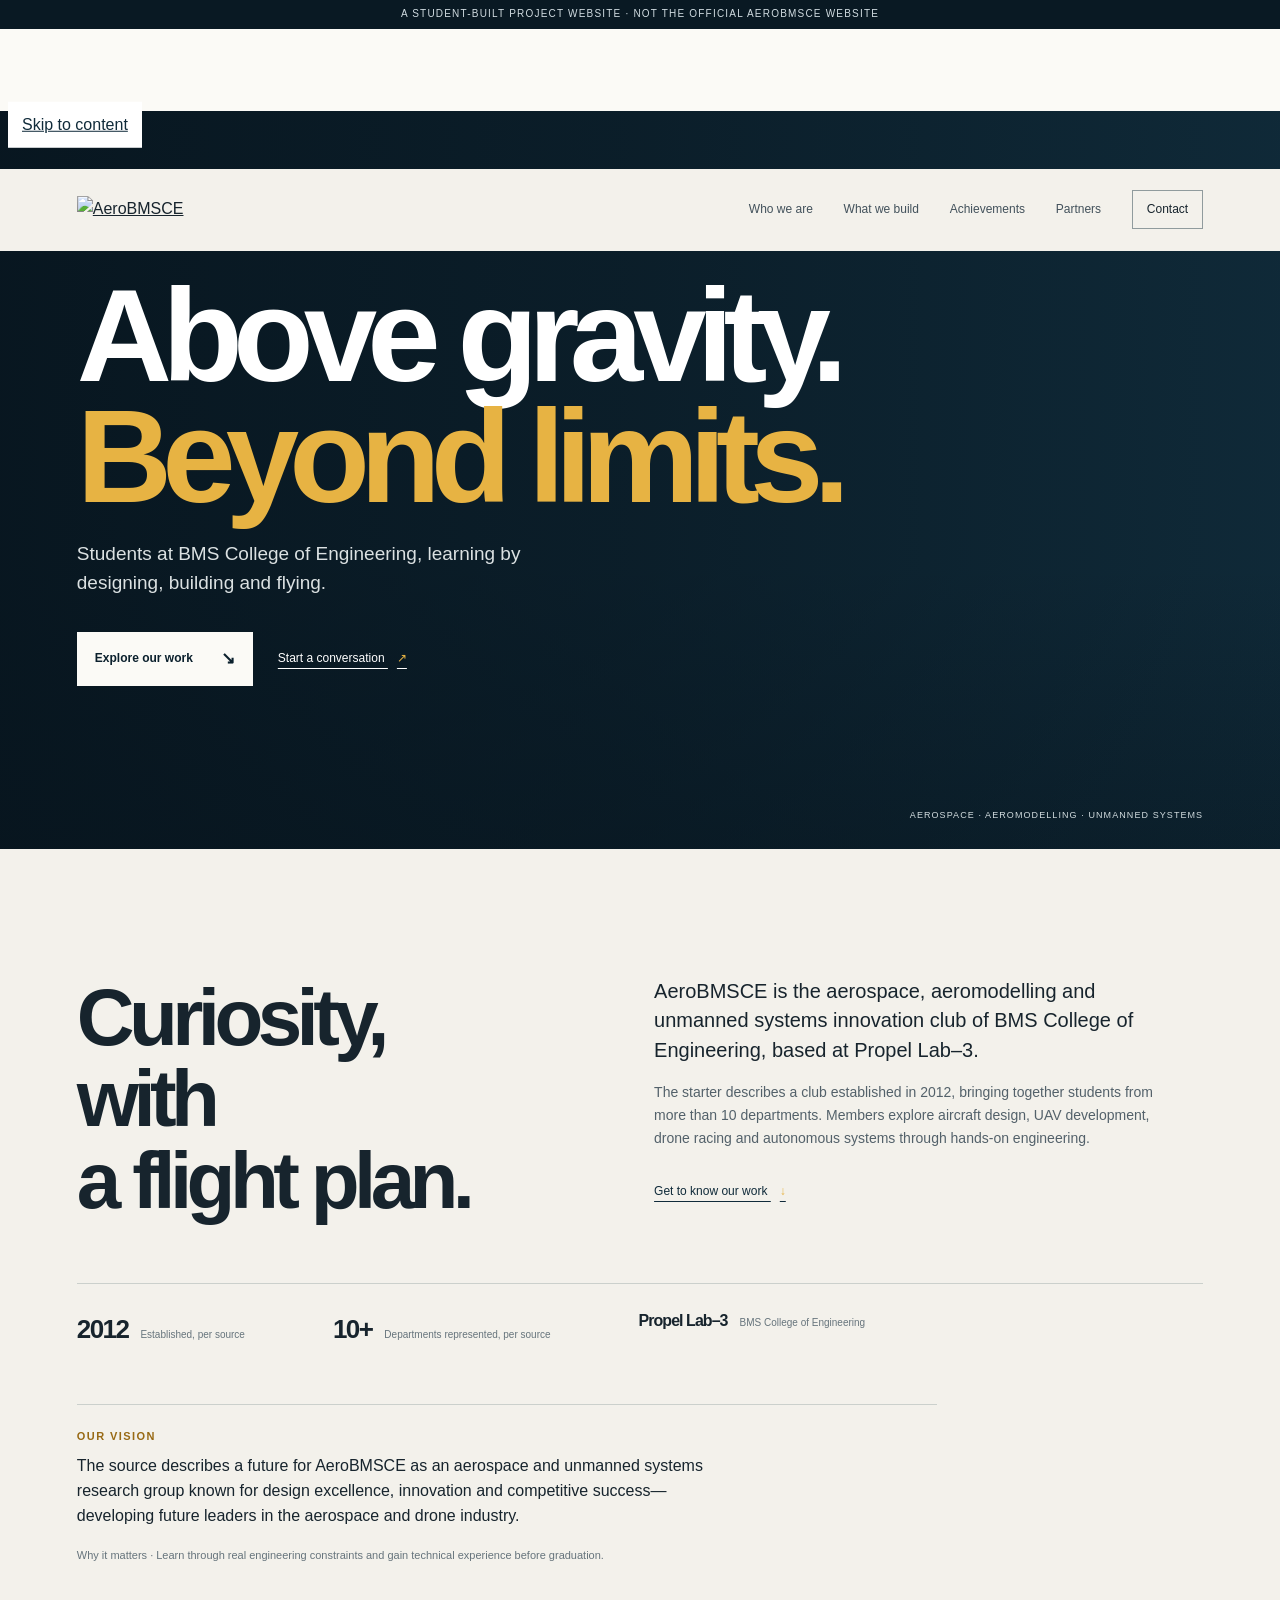
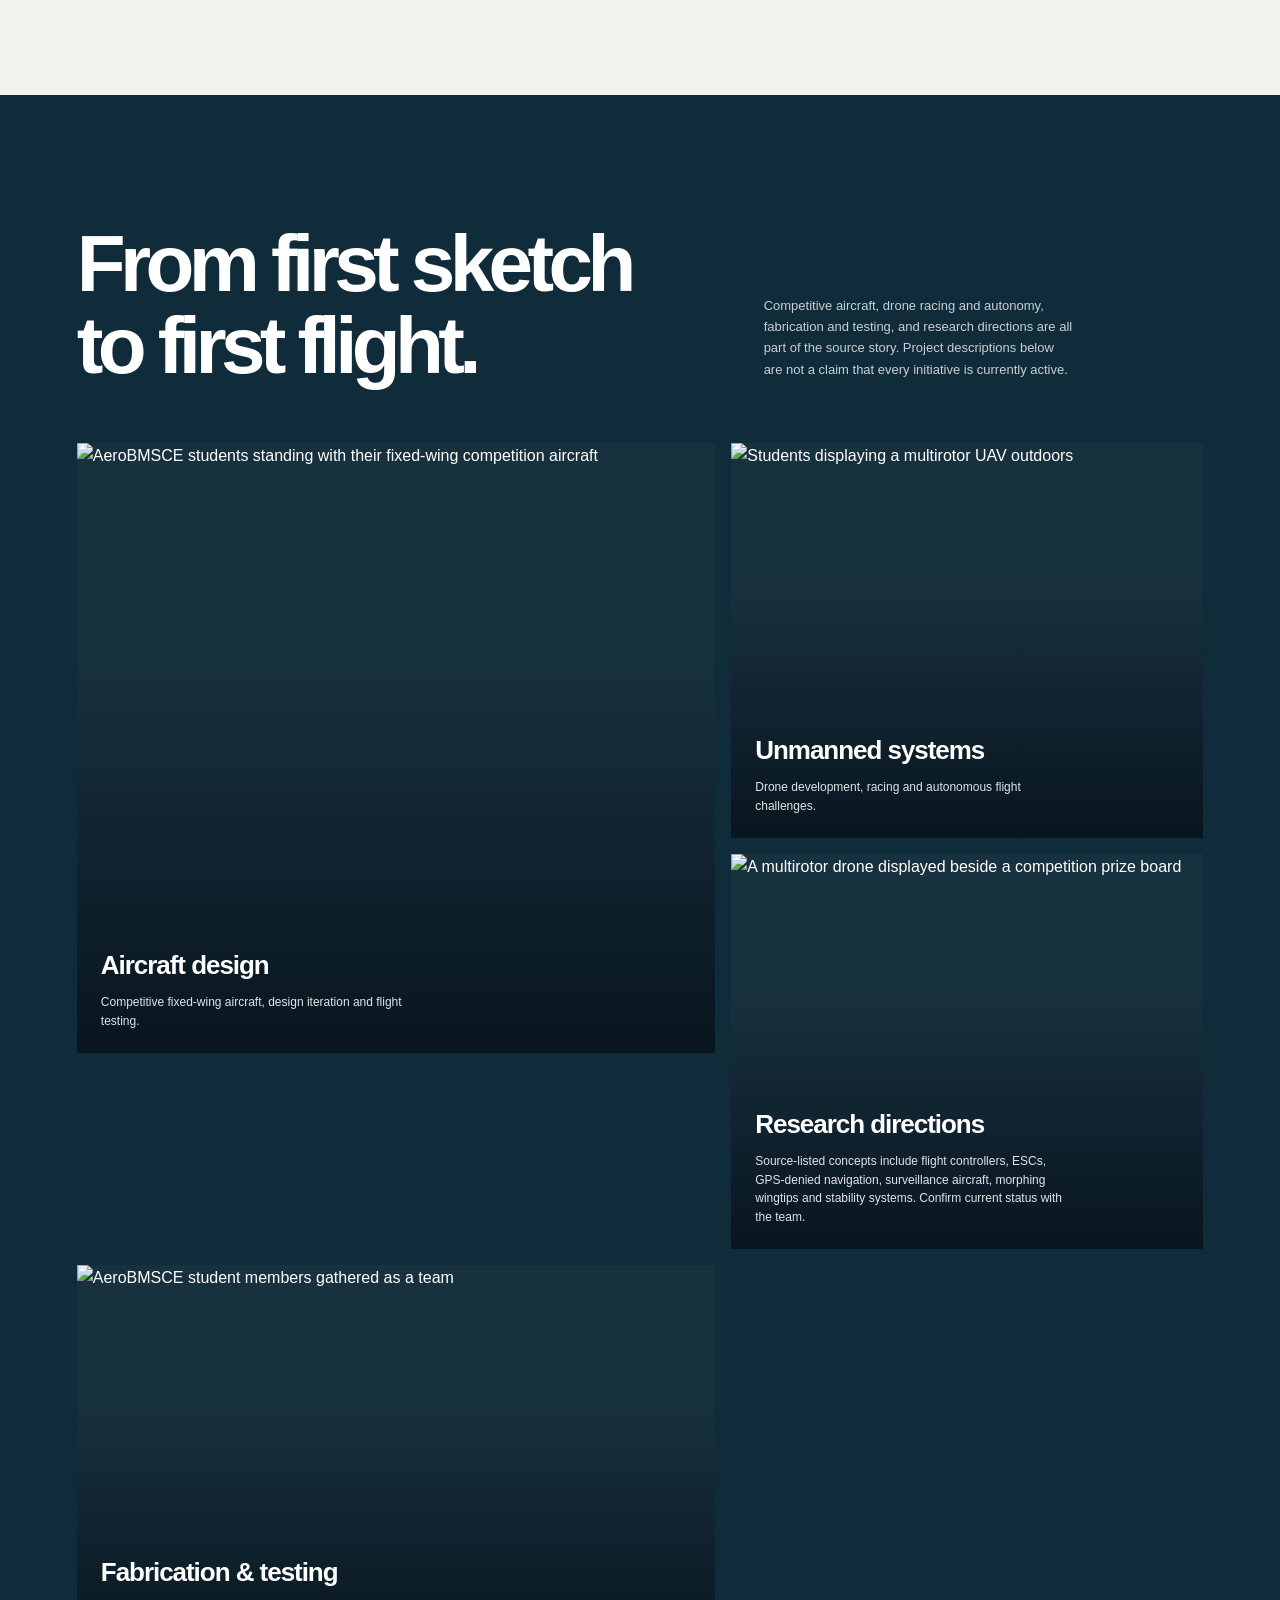
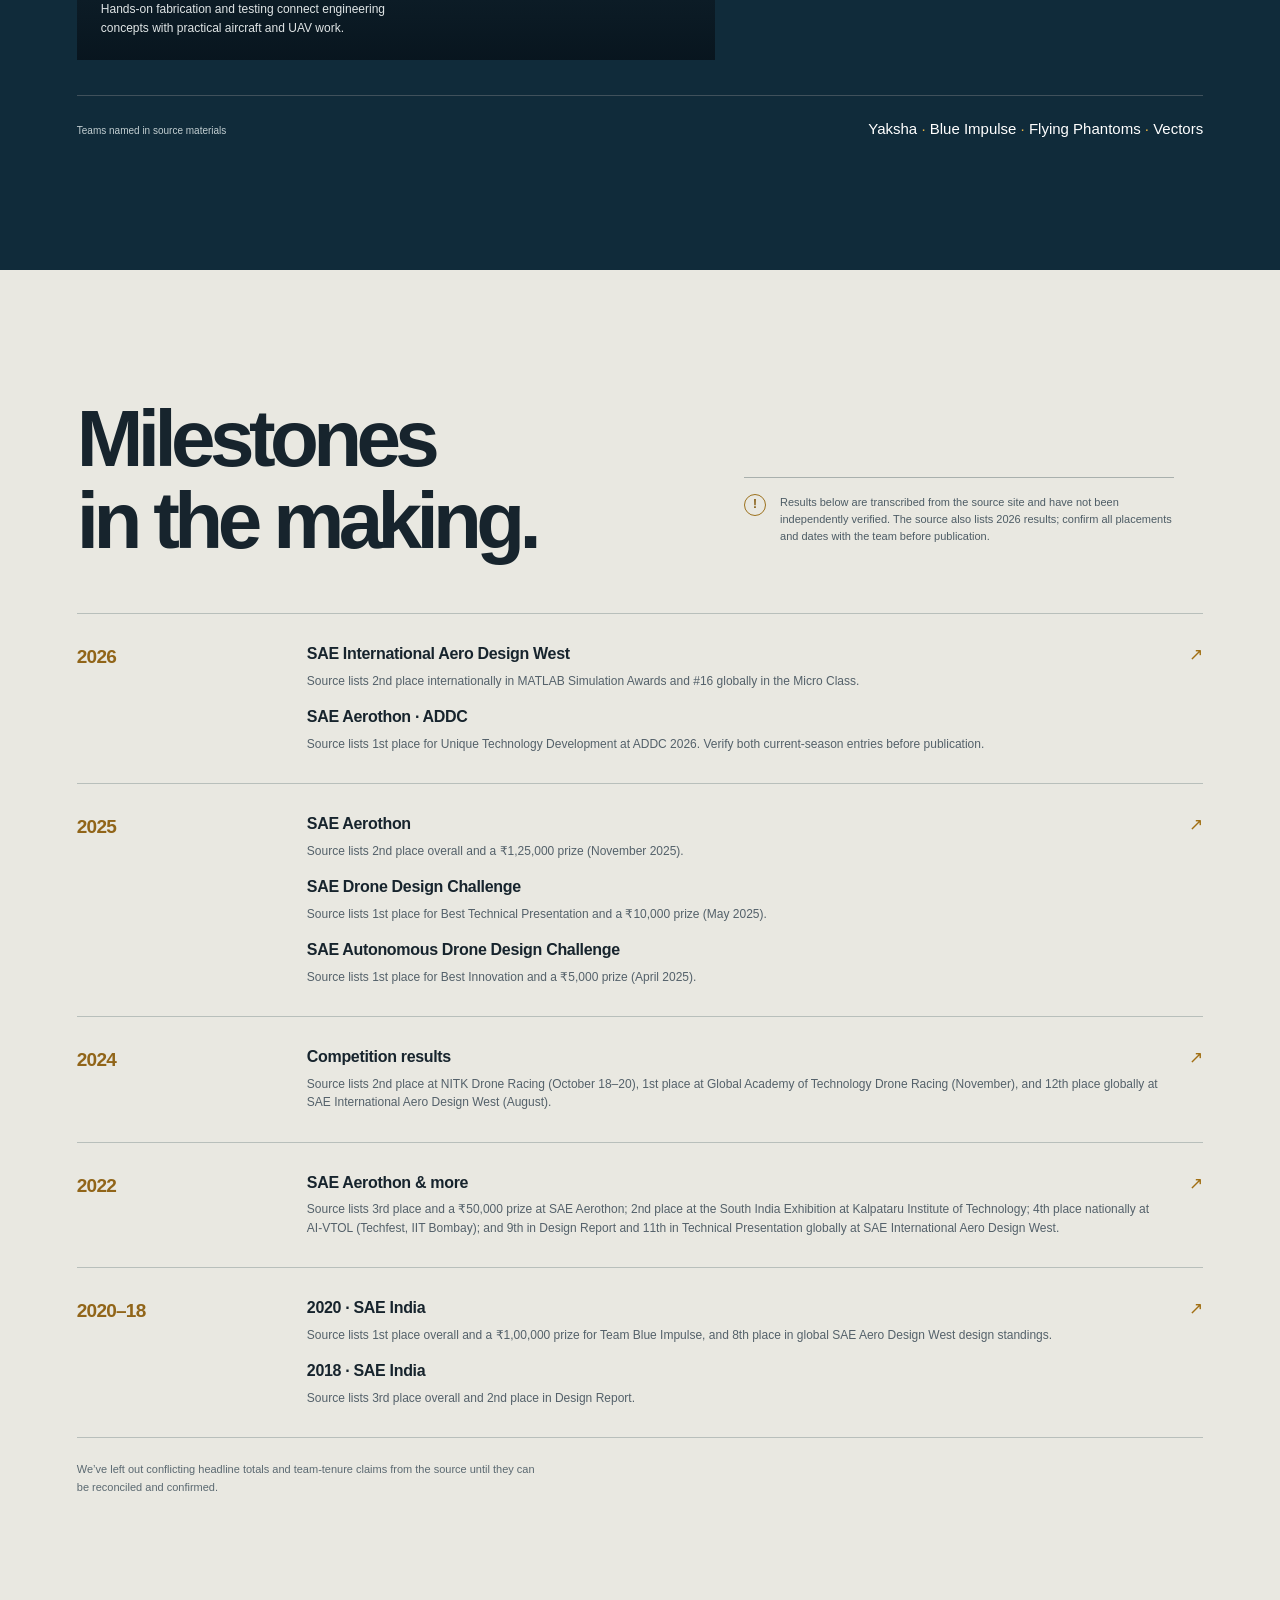
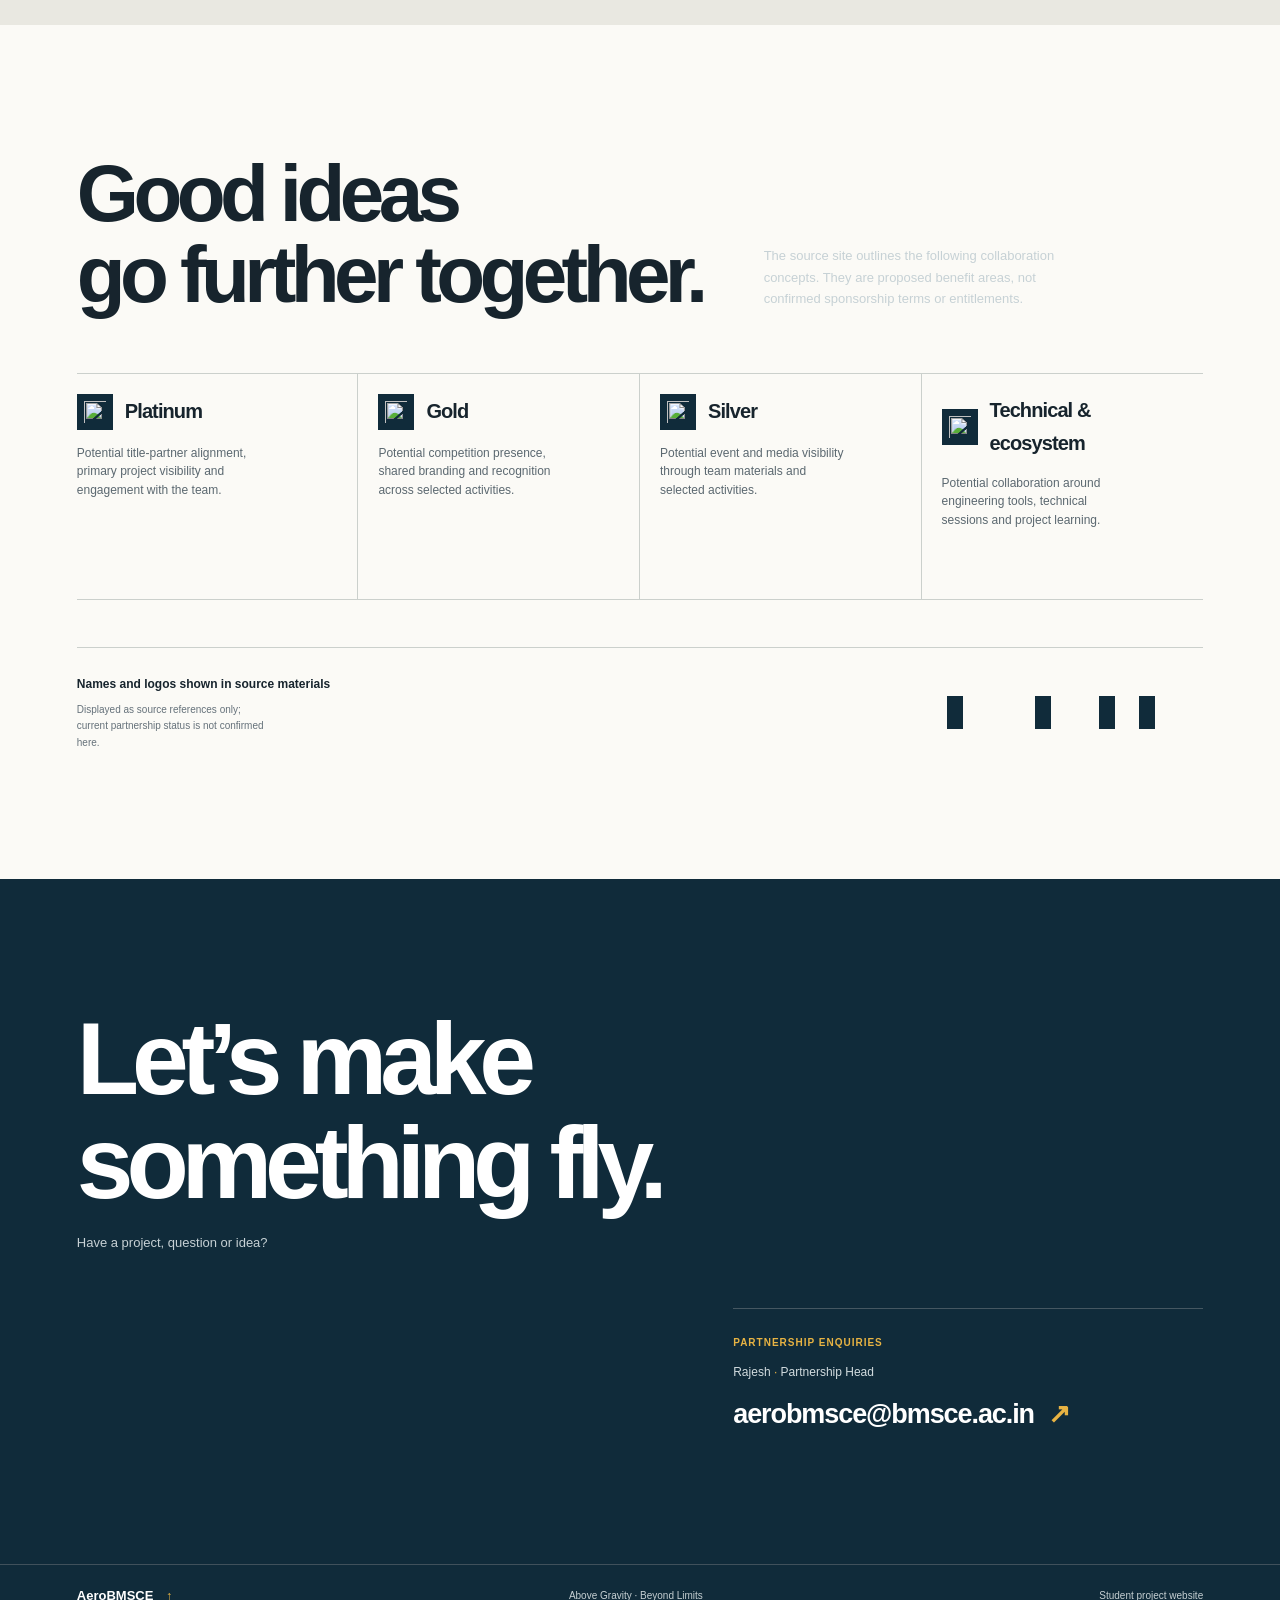
==== about.html @ ee6dbff4 "Redesign AeroBMSCE recruitment website Co-authored-by: Copilot App <223556219+Copilot@users.noreply." ====
<!doctype html>
<html lang="en">
<head>
  <meta charset="utf-8">
  <meta name="viewport" content="width=device-width, initial-scale=1">
  <meta http-equiv="refresh" content="0; url=index.html#who-we-are">
  <title>About | AeroBMSCE</title>
</head>
<body>
  <p>About AeroBMSCE has moved to the <a href="index.html#who-we-are">AeroBMSCE home page</a>.</p>
</body>
</html>
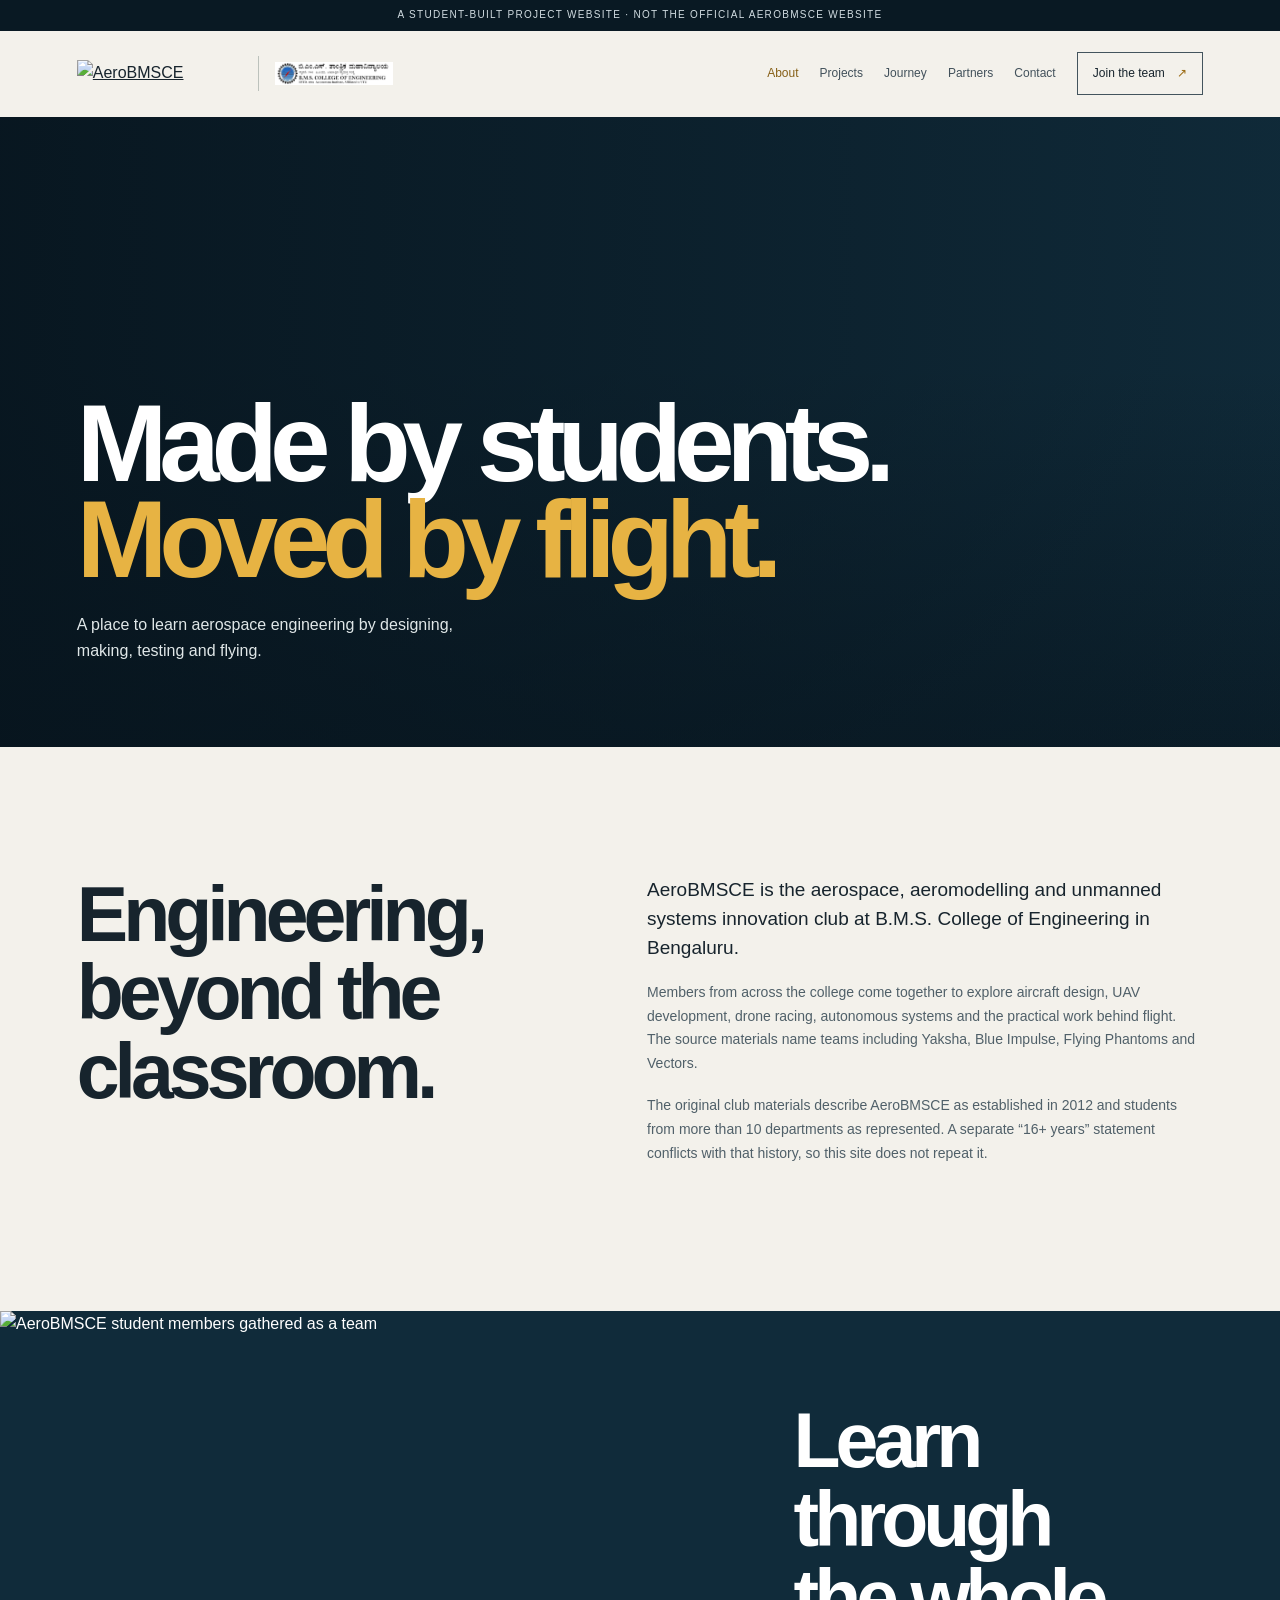
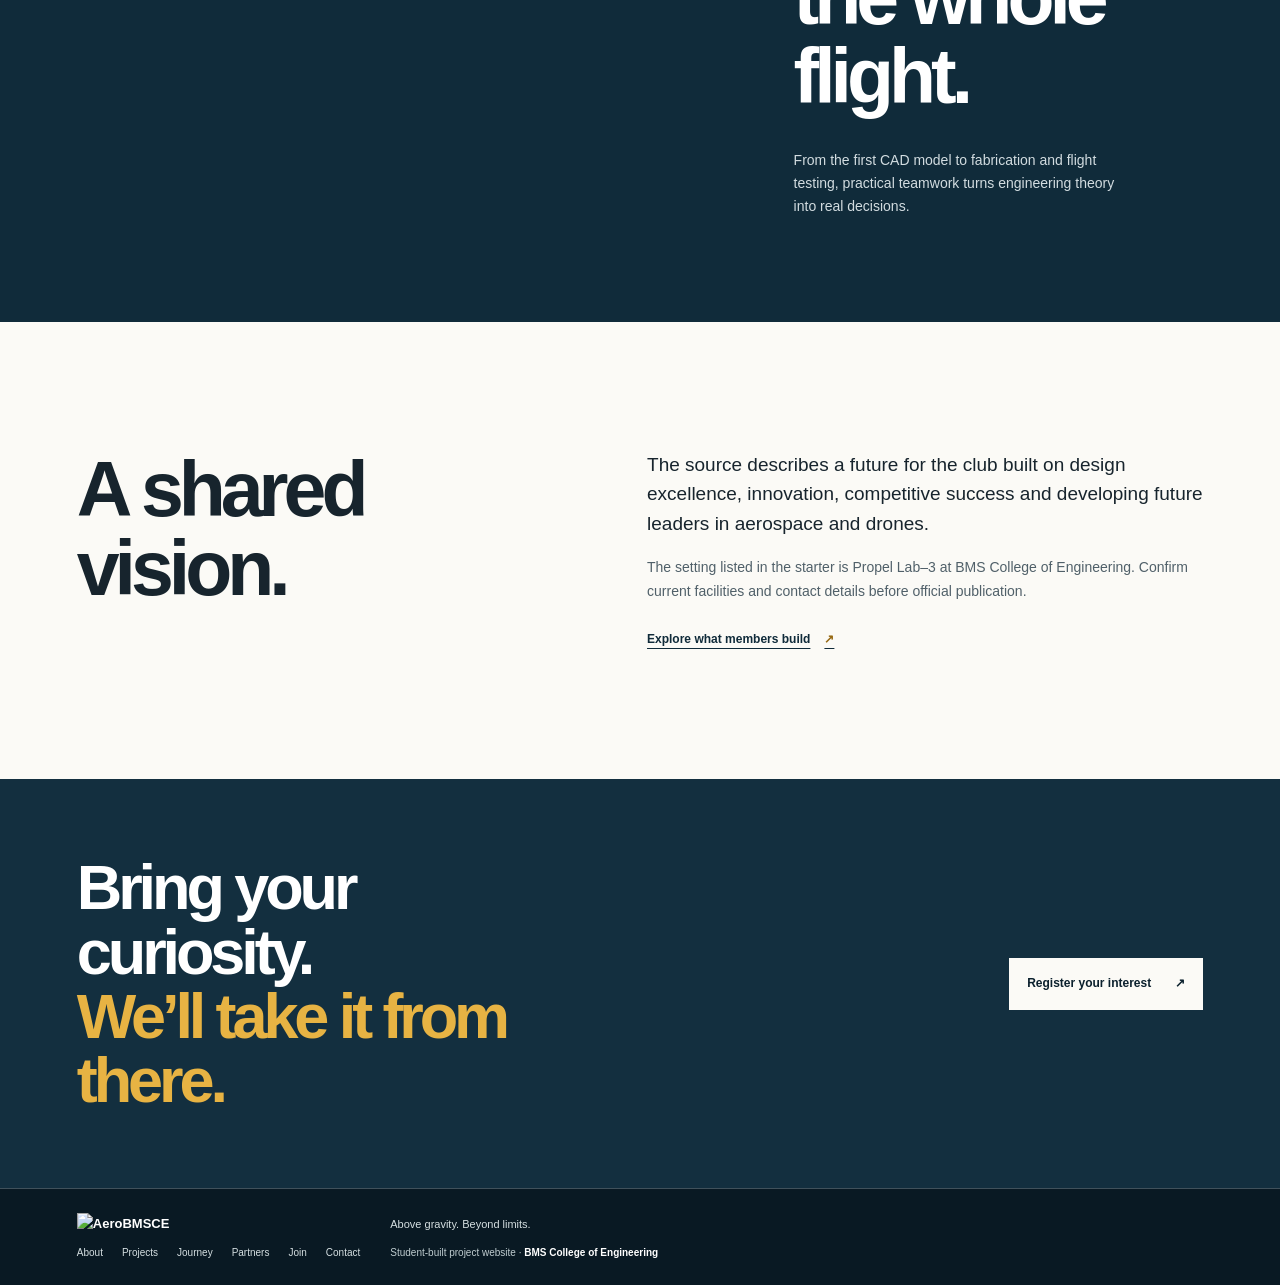
==== commit 679d3831: "Build AeroBMSCE multipage site and SQLite interest API Co-authored-by: Copilot App <223556219+Copilo" ====
--- a/about.html
+++ b/about.html
@@ -3,10 +3,33 @@
 <head>
   <meta charset="utf-8">
   <meta name="viewport" content="width=device-width, initial-scale=1">
-  <meta http-equiv="refresh" content="0; url=index.html#who-we-are">
-  <title>About | AeroBMSCE</title>
+  <meta name="theme-color" content="#102b3a">
+  <meta name="description" content="Meet AeroBMSCE, the student aerospace and unmanned-systems club at BMS College of Engineering.">
+  <title>About the club — AeroBMSCE</title>
+  <link rel="stylesheet" href="style.css">
+  <script src="script.js" defer></script>
 </head>
 <body>
-  <p>About AeroBMSCE has moved to the <a href="index.html#who-we-are">AeroBMSCE home page</a>.</p>
+  <a class="skip-link" href="#main">Skip to content</a>
+  <div class="site-note">A student-built project website · Not the official AeroBMSCE website</div>
+  <header class="site-header"><div class="header-inner">
+    <div class="brand"><a class="brand-home" href="index.html" aria-label="AeroBMSCE home"><img src="images/header-logo.png" alt="AeroBMSCE"></a><span class="brand-divider" aria-hidden="true"></span><a class="college-mark" href="https://bmsce.ac.in/" aria-label="B.M.S. College of Engineering website"><img src="images/bmsce-logo.jpg" alt="B.M.S. College of Engineering"></a></div>
+    <button class="menu-toggle" type="button" aria-expanded="false" aria-controls="main-nav" aria-label="Open navigation"><span>Menu</span><span class="menu-icon" aria-hidden="true"><i></i><i></i></span></button>
+    <nav class="main-nav" id="main-nav" aria-label="Main navigation"><a href="about.html" aria-current="page">About</a><a href="projects.html">Projects</a><a href="journey.html">Journey</a><a href="partners.html">Partners</a><a href="contact.html">Contact</a><a class="nav-join" href="join.html">Join the team <span aria-hidden="true">↗</span></a></nav>
+  </div></header>
+  <main id="main">
+    <section class="page-hero about-hero" aria-labelledby="page-title">
+      <div class="page-hero-image" role="img" aria-label="AeroBMSCE student team at an aircraft competition"></div>
+      <div class="page-hero-content"><h1 id="page-title">Made by students.<br><em>Moved by flight.</em></h1><p>A place to learn aerospace engineering by designing, making, testing and flying.</p></div>
+    </section>
+    <section class="page-intro section-pad">
+      <div class="page-title-block"><h2>Engineering, beyond the classroom.</h2></div>
+      <div class="page-copy"><p class="lead">AeroBMSCE is the aerospace, aeromodelling and unmanned systems innovation club at B.M.S. College of Engineering in Bengaluru.</p><p>Members from across the college come together to explore aircraft design, UAV development, drone racing, autonomous systems and the practical work behind flight. The source materials name teams including Yaksha, Blue Impulse, Flying Phantoms and Vectors.</p><p>The original club materials describe AeroBMSCE as established in 2012 and students from more than 10 departments as represented. A separate “16+ years” statement conflicts with that history, so this site does not repeat it.</p></div>
+    </section>
+    <section class="about-visual"><img src="images/photo5.jpg" alt="AeroBMSCE student members gathered as a team" loading="lazy"><div><h2>Learn through<br>the whole flight.</h2><p>From the first CAD model to fabrication and flight testing, practical teamwork turns engineering theory into real decisions.</p></div></section>
+    <section class="page-intro section-pad vision-section"><div class="page-title-block"><h2>A shared vision.</h2></div><div class="page-copy"><p class="lead">The source describes a future for the club built on design excellence, innovation, competitive success and developing future leaders in aerospace and drones.</p><p>The setting listed in the starter is Propel Lab–3 at BMS College of Engineering. Confirm current facilities and contact details before official publication.</p><a class="arrow-link" href="projects.html">Explore what members build <span aria-hidden="true">↗</span></a></div></section>
+    <section class="join-ribbon"><h2>Bring your curiosity.<br><em>We’ll take it from there.</em></h2><a class="button button-light" href="join.html">Register your interest <span aria-hidden="true">↗</span></a></section>
+  </main>
+  <footer class="site-footer"><a class="footer-brand" href="index.html"><img src="images/header-logo.png" alt="AeroBMSCE"></a><p>Above gravity. Beyond limits.</p><nav aria-label="Footer navigation"><a href="about.html">About</a><a href="projects.html">Projects</a><a href="journey.html">Journey</a><a href="partners.html">Partners</a><a href="join.html">Join</a><a href="contact.html">Contact</a></nav><small>Student-built project website · <a href="https://bmsce.ac.in/" rel="noopener">BMS College of Engineering</a></small></footer>
 </body>
 </html>
--- a/style.css
+++ b/style.css
@@ -0,0 +1,479 @@
+:root {
+  color-scheme: light;
+  --ink: #17242d;
+  --navy: #102b3a;
+  --navy-deep: #0b202d;
+  --paper: #f3f1eb;
+  --white: #fbfaf6;
+  --muted: #66747c;
+  --line: #cbd0cc;
+  --gold: #e7b343;
+  --gutter: clamp(22px, 6vw, 88px);
+  --content: 1240px;
+  font-family: "Avenir Next", Avenir, "Segoe UI", sans-serif;
+  scroll-behavior: smooth;
+  scroll-padding-top: 88px;
+}
+
+* { box-sizing: border-box; }
+body { margin: 0; color: var(--ink); background: var(--white); font-size: 16px; line-height: 1.65; }
+img { display: block; max-width: 100%; }
+a { color: inherit; }
+a:focus-visible, button:focus-visible { outline: 3px solid var(--gold); outline-offset: 4px; }
+.section-pad { padding: clamp(82px, 10vw, 138px) var(--gutter); }
+.site-note { padding: 6px var(--gutter); color: #d1dce1; background: #091923; text-align: center; font-size: 10px; letter-spacing: .12em; text-transform: uppercase; }
+.skip-link { position: fixed; z-index: 50; top: 8px; left: 8px; padding: 10px 14px; color: var(--navy); background: white; transform: translateY(-160%); }
+.skip-link:focus { transform: translateY(0); }
+
+.site-header { position: sticky; z-index: 20; top: 0; color: var(--ink); background: var(--paper); }
+.header-inner { width: min(100% - var(--gutter) * 2, 1440px); min-height: 82px; margin: auto; display: flex; align-items: center; justify-content: space-between; gap: 30px; }
+.brand { display: block; width: 220px; }
+.brand img { width: 100%; height: auto; }
+.main-nav { display: flex; align-items: center; gap: clamp(16px, 2.4vw, 34px); }
+.main-nav a { padding-block: 8px; color: #42515b; text-decoration: none; font-size: 12px; transition: color .2s ease; }
+.main-nav a:hover, .main-nav a[aria-current="location"] { color: #865f16; }
+.main-nav .nav-contact { padding: 9px 14px; border: 1px solid #909b9d; color: var(--ink); }
+.menu-toggle { display: none; }
+
+.hero { position: relative; min-height: min(760px, 82vh); min-height: min(760px, 82svh); display: flex; align-items: center; overflow: hidden; color: white; background: var(--navy); }
+.hero-image { position: absolute; inset: 0; background: linear-gradient(90deg, rgba(7, 20, 29, .89), rgba(7, 20, 29, .58) 48%, rgba(7, 20, 29, .08)), linear-gradient(0deg, rgba(7, 20, 29, .43), transparent 38%), url("images/photo2.jpg") center 48% / cover no-repeat; }
+.hero-content { position: relative; z-index: 1; width: min(100% - var(--gutter) * 2, var(--content)); margin-inline: auto; padding-block: 100px 125px; }
+.hero h1, h2, h3 { font-family: "Arial", "Helvetica Neue", sans-serif; }
+.hero h1 { max-width: 900px; margin: 28px 0 22px; font-size: clamp(66px, 10.5vw, 132px); font-weight: 600; letter-spacing: -.075em; line-height: .91; }
+.hero h1 span { color: var(--gold); }
+.hero-summary { max-width: 445px; margin-bottom: 34px; color: #dbe1e2; font-size: clamp(16px, 1.5vw, 19px); line-height: 1.55; }
+.hero-actions { display: flex; align-items: center; gap: 25px; }
+.button { min-height: 51px; padding: 13px 18px; display: inline-flex; align-items: center; justify-content: space-between; gap: 28px; text-decoration: none; font-size: 12px; font-weight: 700; transition: background .2s ease, color .2s ease, transform .2s ease; }
+.button:hover { transform: translateY(-2px); }
+.button-primary { color: var(--navy-deep); background: var(--white); }
+.button-primary:hover { background: var(--gold); }
+.button-primary span { font-size: 17px; }
+.text-link { color: white; font-size: 12px; text-decoration-thickness: 1px; text-underline-offset: 6px; }
+.text-link span { padding-left: 9px; color: var(--gold); }
+.dark-link { color: var(--navy); }
+.hero-caption { position: absolute; right: var(--gutter); bottom: 26px; color: #d2dcdf; font-size: 9px; letter-spacing: .12em; text-align: right; text-transform: uppercase; }
+
+.intro { position: relative; overflow: hidden; background: var(--paper); }
+.intro-grid { display: grid; grid-template-columns: .9fr 1.1fr; gap: 10vw; align-items: start; }
+.intro-grid h2, .section-heading-row h2, .contact-inner h2 { margin: 0; font-size: clamp(46px, 6.4vw, 80px); font-weight: 600; letter-spacing: -.07em; line-height: 1.02; }
+.intro-copy { max-width: 530px; }
+.intro-copy p { margin: 0 0 16px; color: #53616a; font-size: 14px; }
+.intro-copy .lead { color: var(--ink); font-size: 20px; line-height: 1.48; }
+.intro-copy .text-link { display: inline-block; margin-top: 15px; }
+.facts-row { display: flex; gap: clamp(28px, 7vw, 88px); margin-top: 62px; padding-top: 24px; border-top: 1px solid var(--line); }
+.facts-row div { display: flex; align-items: baseline; gap: 12px; }
+.facts-row strong { font-size: 26px; font-weight: 700; letter-spacing: -.06em; white-space: nowrap; }
+.facts-row div:last-child strong { font-size: 16px; }
+.facts-row span { color: var(--muted); font-size: 10px; line-height: 1.4; }
+.vision-note { max-width: 860px; margin-top: 53px; padding: 22px 0 0; border-top: 1px solid var(--line); }
+.vision-note h3 { margin: 0 0 9px; color: #986a15; font-size: 11px; font-weight: 700; letter-spacing: .13em; text-transform: uppercase; }
+.vision-note p { max-width: 72ch; margin: 0 0 12px; font-size: 16px; line-height: 1.55; }
+.vision-note > span { color: var(--muted); font-size: 11px; }
+
+.work-section { color: white; background: var(--navy); }
+.section-heading-row { display: grid; grid-template-columns: 1.15fr .8fr; gap: 55px; align-items: end; margin: 0 0 57px; }
+.section-heading-row h2 { max-width: 700px; }
+.section-heading-row > p { max-width: 43ch; margin: 0 0 6px; color: #c6d1d5; font-size: 13px; }
+.work-grid { display: grid; grid-template-columns: 1.15fr .85fr; gap: 16px; align-items: start; }
+.work-card { position: relative; min-height: 395px; overflow: hidden; background: #18313e; }
+.work-card-wide { grid-row: span 2; min-height: 610px; }
+.work-card-offset { margin-top: 0; }
+.work-card img { position: absolute; inset: 0; width: 100%; height: 100%; object-fit: cover; transition: transform .6s cubic-bezier(.2,.7,.2,1); }
+.work-card:hover img { transform: scale(1.025); }
+.work-card::after { position: absolute; inset: 35% 0 0; content: ""; background: linear-gradient(transparent, rgba(7, 19, 28, .92)); }
+.work-card-copy { position: absolute; z-index: 1; right: 24px; bottom: 23px; left: 24px; }
+.work-card h3 { margin: 6px 0; font-size: 26px; font-weight: 600; letter-spacing: -.04em; }
+.work-card p { max-width: 48ch; margin: 0; color: #e0e5e6; font-size: 12px; line-height: 1.55; }
+.team-strip { margin-top: 35px; padding-top: 21px; display: flex; align-items: baseline; justify-content: space-between; gap: 20px; border-top: 1px solid #40515b; }
+.team-strip > span { color: #c3cfd2; font-size: 10px; }
+.team-strip p { margin: 0; font-size: 15px; }
+.team-strip i { color: var(--gold); font-style: normal; }
+
+.achievements { background: #e9e8e1; }
+.section-heading-row.achievement-heading { grid-template-columns: 1fr .75fr; margin-bottom: 52px; }
+.source-caveat { display: flex; gap: 14px; align-items: flex-start; max-width: 430px; padding: 16px 0; border-top: 1px solid #a9b0ad; }
+.source-caveat p { margin: 0; color: #4d5c65; font-size: 11px; line-height: 1.55; }
+.caveat-icon { display: grid; width: 22px; height: 22px; flex: 0 0 22px; place-items: center; border: 1px solid #9c711d; border-radius: 50%; color: #855c13; font-size: 12px; font-weight: 700; }
+.milestone-list { border-top: 1px solid #b8bfbb; }
+.milestone { display: grid; grid-template-columns: .36fr 1.5fr auto; gap: 24px; align-items: start; padding: 27px 0 30px; border-bottom: 1px solid #b8bfbb; }
+.milestone-year { color: #916519; font-size: 19px; font-weight: 700; letter-spacing: -.04em; }
+.milestone h3 { margin: 0 0 4px; font-size: 16px; font-weight: 700; letter-spacing: -.02em; }
+.milestone p { margin: 0 0 14px; color: #54616a; font-size: 12px; line-height: 1.55; }
+.milestone p:last-child { margin-bottom: 0; }
+.milestone-arrow { color: #a16f13; font-size: 17px; }
+.fact-check { max-width: 75ch; margin: 22px 0 0; color: #5b6971; font-size: 11px; }
+
+.partners { background: var(--white); }
+.partner-grid { display: grid; grid-template-columns: repeat(4, 1fr); border-top: 1px solid var(--line); border-bottom: 1px solid var(--line); }
+.partner-card { min-height: 225px; padding: 20px 20px 25px 0; border-right: 1px solid var(--line); }
+.partner-card + .partner-card { padding-left: 20px; }
+.partner-card:last-child { border-right: 0; }
+.partner-card-title { display: flex; align-items: center; gap: 12px; margin: 0 0 14px; }
+.partner-card-title img { width: 36px; height: 36px; padding: 7px; background: var(--navy); object-fit: contain; }
+.partner-card h3 { margin: 0; font-size: 20px; letter-spacing: -.045em; }
+.partner-card p { max-width: 28ch; margin: 0; color: #5b6870; font-size: 12px; line-height: 1.55; }
+.ecosystem { display: grid; grid-template-columns: .7fr 1.3fr; gap: 45px; align-items: center; margin-top: 47px; padding-top: 27px; border-top: 1px solid var(--line); }
+.ecosystem-label { margin: 0 0 7px; font-size: 12px; font-weight: 700; }
+.ecosystem-note { max-width: 35ch; margin: 0; color: #65717a; font-size: 10px; }
+.logo-grid { display: flex; align-items: center; justify-content: flex-end; flex-wrap: wrap; gap: 16px 24px; }
+.logo-grid img { width: auto; max-width: 100px; height: 33px; object-fit: contain; }
+.logo-grid img.logo-on-dark { padding: 5px 8px; background: var(--navy); }
+
+.contact-section { position: relative; overflow: hidden; color: white; background: var(--navy); }
+.contact-art { position: absolute; top: 16%; right: -3%; width: min(47vw, 600px); opacity: .11; }
+.contact-art img { width: 100%; height: auto; }
+.contact-inner { position: relative; z-index: 1; }
+.contact-overline { margin: 17px 0 0; color: #c7d1d5; font-size: 13px; }
+.contact-inner h2 { font-size: clamp(52px, 8vw, 102px); }
+.contact-details { max-width: 470px; margin: 54px 0 0 auto; padding-top: 19px; border-top: 1px solid #455761; }
+.contact-details > span { color: var(--gold); font-size: 10px; font-weight: 700; letter-spacing: .1em; text-transform: uppercase; }
+.contact-details p { margin: 9px 0; color: #d2dcdf; font-size: 12px; }
+.contact-details p span { color: var(--gold); }
+.contact-details a { display: inline-flex; gap: 14px; color: white; text-decoration: none; font-size: clamp(19px, 2.5vw, 27px); font-weight: 600; letter-spacing: -.04em; }
+.contact-details a span { color: var(--gold); }
+.site-footer { position: relative; display: flex; align-items: center; justify-content: space-between; gap: 20px; padding: 20px var(--gutter); border-top: 1px solid #40515b; color: #c6d0d3; }
+.site-footer a { color: white; font-size: 13px; font-weight: 700; text-decoration: none; }
+.site-footer a span { padding-left: 9px; color: var(--gold); }
+.site-footer p, .site-footer > span { margin: 0; font-size: 10px; }
+
+@media (max-width: 900px) {
+  :root { scroll-padding-top: 76px; }
+  .header-inner { min-height: 72px; }
+  .brand { width: 190px; }
+  .menu-toggle { display: flex; min-width: 75px; align-items: center; justify-content: space-between; padding: 10px; border: 1px solid #909b9d; color: var(--ink); background: transparent; cursor: pointer; }
+  .menu-toggle-label { font-size: 10px; }
+  .menu-icon { display: flex; width: 18px; flex-direction: column; gap: 5px; }
+  .menu-icon span { height: 1px; background: currentColor; transition: transform .2s ease; }
+  .menu-toggle[aria-expanded="true"] .menu-icon span:first-child { transform: translateY(3px) rotate(45deg); }
+  .menu-toggle[aria-expanded="true"] .menu-icon span:last-child { transform: translateY(-3px) rotate(-45deg); }
+  .main-nav { position: absolute; top: 100%; right: 0; left: 0; display: none; flex-direction: column; align-items: stretch; gap: 0; padding: 14px var(--gutter) 23px; background: var(--paper); border-top: 1px solid var(--line); }
+  .main-nav.is-open { display: flex; }
+  .main-nav a { padding: 11px 0; border-bottom: 1px solid var(--line); }
+  .main-nav .nav-contact { margin-top: 12px; padding: 10px; border: 1px solid #909b9d; text-align: center; }
+  .intro-grid { gap: 45px; }
+  .work-grid { grid-template-columns: 1fr 1fr; }
+  .work-card-wide { grid-row: auto; min-height: 460px; }
+  .work-card { min-height: 320px; }
+  .work-card-offset { grid-column: 2; }
+  .partner-grid { grid-template-columns: 1fr 1fr; }
+  .partner-card:nth-child(2) { border-right: 0; }
+  .partner-card:nth-child(n + 3) { border-top: 1px solid var(--line); }
+  .partner-card:nth-child(3) { padding-left: 0; }
+  .ecosystem { grid-template-columns: 1fr; gap: 25px; }
+  .logo-grid { justify-content: flex-start; }
+}
+
+@media (max-width: 600px) {
+  :root { --gutter: 22px; scroll-padding-top: 70px; }
+  .site-note { font-size: 8px; }
+  .header-inner { min-height: 64px; }
+  .brand { width: 165px; }
+  .hero { min-height: min(760px, 88svh); align-items: flex-end; }
+  .hero-image { background-position: 54% center; background-image: linear-gradient(0deg, rgba(7, 20, 29, .93), rgba(7, 20, 29, .54) 67%, rgba(7, 20, 29, .15)), url("images/photo2.jpg"); }
+  .hero-content { padding-block: 135px 112px; }
+  .hero h1 { margin-block: 21px 17px; font-size: clamp(46px, 12.2vw, 64px); }
+  .hero-summary { max-width: 360px; font-size: 15px; }
+  .hero-actions { align-items: flex-start; flex-direction: column; gap: 19px; }
+  .hero-caption { bottom: 18px; font-size: 8px; }
+  .section-pad { padding-block: 75px; }
+  .intro-grid { grid-template-columns: 1fr; gap: 23px; }
+  .intro-grid h2, .section-heading-row h2 { font-size: clamp(43px, 12vw, 62px); }
+  .intro-copy .lead { font-size: 17px; }
+  .facts-row { flex-wrap: wrap; gap: 20px 24px; margin-top: 42px; }
+  .facts-row div { gap: 8px; }
+  .facts-row strong { font-size: 22px; }
+  .facts-row div:last-child strong { font-size: 14px; }
+  .facts-row span { font-size: 9px; }
+  .vision-note { margin-top: 37px; }
+  .vision-note p { font-size: 14px; }
+  .section-heading-row, .section-heading-row.achievement-heading { grid-template-columns: 1fr; gap: 23px; margin: 0 0 36px; }
+  .section-heading-row > p { margin: 0; }
+  .work-grid { grid-template-columns: 1fr; gap: 12px; }
+  .work-card-wide, .work-card { grid-column: auto; min-height: 325px; }
+  .work-card-copy { right: 18px; bottom: 17px; left: 18px; }
+  .work-card h3 { font-size: 23px; }
+  .team-strip { align-items: flex-start; flex-direction: column; gap: 8px; }
+  .team-strip p { font-size: 13px; }
+  .milestone { grid-template-columns: 74px 1fr; gap: 14px; padding-block: 22px; }
+  .milestone-year { font-size: 16px; }
+  .milestone-arrow { display: none; }
+  .milestone h3 { font-size: 14px; }
+  .milestone p { font-size: 11px; }
+  .partner-grid { grid-template-columns: 1fr; }
+  .partner-card, .partner-card + .partner-card, .partner-card:nth-child(3) { min-height: auto; padding: 18px 0 21px; border-right: 0; border-bottom: 1px solid var(--line); }
+  .partner-card:nth-child(n + 3) { border-top: 0; }
+  .partner-card:last-child { border-bottom: 0; }
+  .partner-card-title { margin-bottom: 10px; }
+  .ecosystem { margin-top: 32px; }
+  .logo-grid { gap: 15px 19px; }
+  .logo-grid img { max-width: 82px; height: 27px; }
+  .contact-art { top: 12%; right: -23%; width: 85vw; }
+  .contact-overline { margin-top: 39px; }
+  .contact-inner h2 { font-size: clamp(50px, 14vw, 76px); }
+  .contact-details { margin-top: 44px; }
+  .contact-details a { font-size: clamp(17px, 5.7vw, 24px); }
+  .site-footer { align-items: flex-start; flex-direction: column; gap: 5px; }
+}
+
+@media (prefers-reduced-motion: reduce) {
+  *, *::before, *::after { scroll-behavior: auto !important; transition-duration: .01ms !important; animation-duration: .01ms !important; animation-iteration-count: 1 !important; }
+}
+
+/* The multi-page surface extends the established navy, paper and brass identity. */
+.site-note { padding-block: 7px; letter-spacing: .13em; }
+.header-inner { width: min(100% - var(--gutter) * 2, 1480px); min-height: 86px; }
+.brand { display: flex; align-items: center; gap: 16px; width: auto; flex: 0 0 auto; }
+.brand-home { display: block; width: 165px; flex: 0 0 auto; }
+.brand-home img { width: 100%; height: auto; }
+.brand-divider { width: 1px; height: 35px; background: #bcc2bc; }
+.college-mark { display: grid; width: 118px; height: 42px; place-items: center; }
+.college-mark img { width: 100%; height: 100%; object-fit: contain; }
+.main-nav { gap: clamp(13px, 1.65vw, 25px); }
+.main-nav a { font-size: 12px; }
+.main-nav a[aria-current="page"] { color: #865f16; }
+.main-nav .nav-join { padding: 11px 15px; border: 1px solid #43545d; color: var(--ink); }
+.main-nav .nav-join span { padding-left: 9px; color: #9a6a12; }
+.menu-toggle { display: none; }
+
+.home-hero { position: relative; display: flex; min-height: min(850px, 86svh); align-items: center; overflow: hidden; color: white; background: var(--navy); }
+.hero-photo { position: absolute; inset: 0; background: linear-gradient(90deg, rgba(7, 20, 29, .91), rgba(7, 20, 29, .66) 42%, rgba(7, 20, 29, .08)), linear-gradient(0deg, rgba(7, 20, 29, .57), transparent 42%), url("images/photo2.jpg") center 47% / cover no-repeat; }
+.hero-inner { position: relative; width: min(100% - var(--gutter) * 2, 1380px); margin: 0 auto; padding-block: 96px 138px; }
+.hero-location { margin: 0 0 28px; color: #f1d08a; font-size: 11px; letter-spacing: .14em; text-transform: uppercase; }
+.home-hero h1, .page-hero h1 { max-width: 950px; margin: 0; font-family: Arial, "Helvetica Neue", sans-serif; font-size: clamp(72px, 11vw, 142px); font-weight: 600; letter-spacing: -.075em; line-height: .88; }
+.home-hero h1 em, .page-hero h1 em, .page-title-block em, .registration-aside em, .join-ribbon em { color: var(--gold); font-style: normal; }
+.hero-bottom { display: grid; grid-template-columns: minmax(240px, 390px) auto; gap: 50px; align-items: end; margin-top: 39px; }
+.hero-bottom > p { max-width: 36ch; margin: 0; color: #e0e7e8; font-size: 16px; line-height: 1.6; }
+.hero-actions { display: flex; align-items: center; gap: 26px; }
+.button-light, .button-dark { min-height: 52px; padding: 14px 18px; display: inline-flex; align-items: center; justify-content: space-between; gap: 24px; text-decoration: none; font-size: 12px; font-weight: 700; transition: background .2s ease, color .2s ease, transform .2s ease; }
+.button-light { color: var(--navy-deep); background: var(--white); }
+.button-light:hover { background: var(--gold); transform: translateY(-2px); }
+.button-dark { color: white; background: var(--navy); }
+.button-dark:hover { background: #1a4050; transform: translateY(-2px); }
+.text-link { color: white; font-size: 12px; text-underline-offset: 6px; }
+.hero-index { position: absolute; right: var(--gutter); bottom: 27px; display: flex; align-items: center; gap: 12px; color: #d5dfe0; font-size: 9px; letter-spacing: .1em; text-transform: uppercase; }
+.hero-index > span:first-child { color: var(--gold); }
+.hero-index-line { width: 48px; height: 1px; background: var(--gold); }
+
+.home-intro { display: grid; grid-template-columns: 1.1fr .9fr; gap: 9vw; align-items: end; background: var(--paper); }
+.intro-heading h2, .home-journey h2, .feature-copy h2, .page-title-block h2, .about-visual h2, .project-method h2, .partner-ecosystem h2, .contact-page h2, .registration-aside h2, .join-ribbon h2 { margin: 0; font-family: Arial, "Helvetica Neue", sans-serif; font-size: clamp(42px, 6.2vw, 77px); font-weight: 600; letter-spacing: -.065em; line-height: 1.02; }
+.intro-heading h2 em { color: #9a6a12; font-style: normal; }
+.section-index { margin: 0 0 17px; color: #805b19; font-size: 10px; font-weight: 700; letter-spacing: .11em; text-transform: uppercase; }
+.intro-body { max-width: 570px; }
+.intro-body > p, .feature-copy > p, .journey-preview > p, .page-copy p, .project-method > p, .partner-ecosystem > div > p { color: #506069; font-size: 14px; line-height: 1.7; }
+.intro-body > p { margin: 0 0 20px; font-size: 16px; }
+.arrow-link { display: inline-flex; align-items: center; gap: 14px; color: var(--navy); font-size: 12px; font-weight: 700; text-underline-offset: 5px; }
+.arrow-link span { color: #966812; }
+.home-feature { display: grid; grid-template-columns: 1.05fr .95fr; min-height: 570px; }
+.feature-image { min-height: 480px; overflow: hidden; background: #d4d4cd; }
+.feature-image img { width: 100%; height: 100%; min-height: inherit; object-fit: cover; }
+.feature-copy { display: flex; flex-direction: column; justify-content: center; align-items: flex-start; padding: clamp(45px, 7vw, 100px); color: white; background: var(--navy); }
+.feature-copy .section-index { color: #e9c878; }
+.feature-copy h2 { max-width: 13ch; margin: 0 0 20px; font-family: Arial, sans-serif; font-size: clamp(41px, 5vw, 65px); font-weight: 600; letter-spacing: -.06em; line-height: 1.02; }
+.feature-copy > p { max-width: 49ch; margin: 0 0 26px; color: #d2dce0; }
+.home-journey { display: grid; grid-template-columns: 1fr .85fr; gap: 5vw; align-items: end; background: #e8e8e1; }
+.home-journey h2 em { color: #9a6a12; font-style: normal; }
+.journey-preview { max-width: 515px; }
+.journey-preview > p { margin: 0 0 20px; }
+.home-cta, .join-ribbon { grid-column: 1 / -1; display: flex; align-items: center; justify-content: space-between; gap: 34px; margin: 70px calc(var(--gutter) * -1) calc(clamp(82px, 10vw, 138px) * -1); padding: clamp(34px, 6vw, 82px) var(--gutter); color: white; background: var(--navy); }
+.home-cta .section-index { color: #e8c677; }
+.home-cta h2, .join-ribbon h2 { font-size: clamp(39px, 5vw, 63px); }
+.home-cta h2 em { color: var(--gold); font-style: normal; }
+
+.page-hero { position: relative; display: flex; min-height: min(630px, 73svh); align-items: end; overflow: hidden; color: white; background: var(--navy); }
+.page-hero-image { position: absolute; inset: 0; background-position: center; background-size: cover; }
+.page-hero-image::after { position: absolute; inset: 0; content: ""; background: linear-gradient(90deg, rgba(7, 20, 29, .88), rgba(7, 20, 29, .48) 52%, rgba(7, 20, 29, .06)), linear-gradient(0deg, rgba(7, 20, 29, .6), transparent 60%); }
+.about-hero .page-hero-image { background-image: url("images/photo5.jpg"); }
+.projects-hero .page-hero-image { background-image: url("images/photo6.jpg"); background-position: center 46%; }
+.journey-hero .page-hero-image { background-image: url("images/photo2.jpg"); }
+.partners-hero .page-hero-image { background-image: url("images/photo7.jpg"); }
+.join-hero .page-hero-image { background-image: url("images/photo2.jpg"); background-position: center 50%; }
+.contact-hero .page-hero-image { background-image: url("images/photo3.jpg"); }
+.page-hero-content { position: relative; width: min(100% - var(--gutter) * 2, 1380px); margin: 0 auto; padding-block: 90px 82px; }
+.page-hero h1 { font-size: clamp(58px, 8.5vw, 112px); }
+.page-hero-content > p { max-width: 49ch; margin: 24px 0 0; color: #e0e7e8; font-size: 16px; }
+.page-intro { display: grid; grid-template-columns: .9fr 1.1fr; gap: 9vw; align-items: start; background: var(--paper); }
+.page-title-block h2 { max-width: 12ch; }
+.page-copy { max-width: 670px; }
+.page-copy p { margin: 0 0 18px; }
+.page-copy p.lead { color: var(--ink); font-size: 19px; line-height: 1.55; }
+.about-visual { display: grid; grid-template-columns: 1.1fr .9fr; min-height: 490px; color: white; background: var(--navy); }
+.about-visual > img { width: 100%; height: 100%; min-height: 400px; object-fit: cover; }
+.about-visual > div { display: flex; flex-direction: column; justify-content: center; align-items: flex-start; padding: clamp(38px, 7vw, 96px); }
+.about-visual h2 { margin-bottom: 20px; }
+.about-visual p { max-width: 42ch; color: #d2dce0; font-size: 14px; line-height: 1.65; }
+.vision-section { background: var(--white); }
+.vision-section .arrow-link { margin-top: 8px; }
+
+.projects-feature { display: grid; grid-template-columns: 1.15fr .85fr; gap: 18px; align-items: stretch; background: var(--navy); }
+.project-story { position: relative; min-height: 620px; overflow: hidden; background: #203846; }
+.project-story::after { position: absolute; inset: 30% 0 0; content: ""; background: linear-gradient(transparent, rgba(7,19,28,.94)); }
+.project-story > img:first-child { position: absolute; inset: 0; width: 100%; height: 100%; object-fit: cover; transition: transform .6s cubic-bezier(.2,.7,.2,1); }
+.project-story:hover > img:first-child { transform: scale(1.025); }
+.project-story-copy { position: absolute; z-index: 1; right: 30px; bottom: 30px; left: 30px; color: white; }
+.project-story-copy .project-icon { width: 34px; height: 34px; margin-bottom: 17px; padding: 6px; background: var(--navy); object-fit: contain; }
+.project-story-copy h2 { margin: 0 0 7px; font-family: Arial, sans-serif; font-size: 30px; font-weight: 600; letter-spacing: -.04em; }
+.project-story-copy p { max-width: 51ch; margin: 0; color: #e0e6e8; font-size: 12px; line-height: 1.6; }
+.project-side { display: grid; gap: 18px; }
+.project-side .project-story { min-height: 300px; }
+.project-side .project-story-copy { right: 21px; bottom: 20px; left: 21px; }
+.project-side .project-story-copy h2 { font-size: 24px; }
+.project-side .project-story-copy .project-icon { width: 29px; height: 29px; margin-bottom: 10px; }
+.project-method { display: grid; grid-template-columns: 1fr .8fr; gap: 10vw; align-items: center; background: var(--paper); }
+.project-method h2 { max-width: 13ch; }
+.project-method > p { max-width: 55ch; }
+
+.timeline-section { padding: 0 var(--gutter) clamp(44px, 8vw, 110px); background: var(--paper); }
+.timeline-item { display: grid; grid-template-columns: minmax(90px, .3fr) 1fr; gap: 35px; padding: 34px 0; border-top: 1px solid #bdc4c0; }
+.timeline-year { margin: 0; color: #986a15; font-size: 20px; font-weight: 700; }
+.timeline-item h2, .timeline-item h3 { margin: 0 0 9px; font-family: Arial, sans-serif; font-size: 19px; font-weight: 700; letter-spacing: -.025em; }
+.timeline-item h3 { margin-top: 20px; font-size: 16px; }
+.timeline-item p:not(.timeline-year) { max-width: 72ch; margin: 0 0 11px; color: #52616a; font-size: 13px; line-height: 1.65; }
+.timeline-item p:last-child { margin-bottom: 0; }
+.timeline-disclaimer { max-width: 80ch; margin: 0; padding: 0 var(--gutter) 80px; color: #52616a; background: var(--paper); font-size: 11px; }
+
+.partner-list { padding-top: 20px; padding-bottom: 30px; background: var(--white); }
+.partner-option { display: grid; grid-template-columns: 68px minmax(0, 1fr); gap: 26px; align-items: center; padding: 27px 0; border-top: 1px solid var(--line); }
+.partner-option:last-child { border-bottom: 1px solid var(--line); }
+.partner-option > img { width: 48px; height: 48px; padding: 9px; background: var(--navy); object-fit: contain; }
+.partner-option h2 { margin: 0 0 7px; font-family: Arial, sans-serif; font-size: 24px; font-weight: 600; letter-spacing: -.04em; }
+.partner-option p { max-width: 57ch; margin: 0; color: #5b6870; font-size: 13px; line-height: 1.6; }
+.partner-ecosystem { display: grid; grid-template-columns: .8fr 1.2fr; gap: 60px; align-items: center; background: var(--paper); }
+.partner-ecosystem h2 { font-size: clamp(36px, 5vw, 58px); }
+.partner-ecosystem > div > p { max-width: 37ch; margin-top: 18px; font-size: 12px; }
+.logo-grid { display: flex; align-items: center; justify-content: flex-end; flex-wrap: wrap; gap: 20px 25px; }
+.logo-grid img { width: auto; max-width: 110px; height: 34px; object-fit: contain; }
+.logo-grid .logo-on-dark { padding: 5px 8px; background: var(--navy); }
+
+.join-ribbon { grid-column: auto; margin: 0; padding-block: clamp(38px, 6vw, 76px); background: #132f3f; }
+.join-ribbon h2 { max-width: 14ch; }
+.join-ribbon .button-light { flex: 0 0 auto; }
+.contact-page { display: grid; grid-template-columns: .95fr 1.05fr; gap: 8vw; align-items: start; background: var(--paper); }
+.contact-page .page-title-block h2 { max-width: 11ch; }
+.contact-card { max-width: 560px; padding-top: 25px; border-top: 1px solid #b7c0bc; }
+.contact-card > p { margin: 0 0 8px; color: #895f16; font-size: 10px; font-weight: 700; letter-spacing: .1em; text-transform: uppercase; }
+.contact-card h3 { margin: 0 0 15px; font-family: Arial, sans-serif; font-size: 18px; }
+.contact-card > a:not(.arrow-link) { display: inline-flex; gap: 12px; color: var(--navy); font-size: clamp(20px, 3vw, 29px); font-weight: 700; letter-spacing: -.04em; text-decoration-thickness: 1px; text-underline-offset: 6px; }
+.contact-card > a:not(.arrow-link) span { color: #986a15; }
+.contact-card small { display: block; max-width: 56ch; margin: 16px 0 25px; color: #59676e; font-size: 11px; line-height: 1.6; }
+
+.registration-section { display: grid; grid-template-columns: .8fr 1.2fr; gap: 9vw; align-items: start; background: var(--paper); }
+.registration-aside { position: sticky; top: 125px; }
+.registration-aside h2 { max-width: 11ch; }
+.registration-aside p { max-width: 42ch; margin: 20px 0 0; color: #52616a; font-size: 13px; line-height: 1.65; }
+.registration-aside .arrow-link { margin-top: 24px; }
+.interest-form { display: grid; gap: 10px; max-width: 720px; padding: clamp(23px, 4vw, 43px); border: 1px solid #d1d5d0; background: var(--white); }
+.form-heading { display: flex; align-items: baseline; justify-content: space-between; gap: 16px; margin-bottom: 12px; padding-bottom: 17px; border-bottom: 1px solid var(--line); }
+.form-heading h2 { margin: 0; font-family: Arial, sans-serif; font-size: 23px; font-weight: 600; letter-spacing: -.04em; }
+.form-heading p { margin: 0; color: #59676e; font-size: 10px; }
+.interest-form > label:not(.consent-label), .form-row label { margin-top: 8px; color: #34454e; font-size: 11px; font-weight: 700; }
+.interest-form input:not([type="checkbox"]), .interest-form select { width: 100%; min-height: 47px; padding: 11px 12px; border: 1px solid #aeb9b8; border-radius: 0; color: var(--ink); background: white; font: inherit; font-size: 13px; }
+.interest-form input:focus, .interest-form select:focus { border-color: #7d5918; outline: 2px solid #e7b343; outline-offset: 2px; }
+.form-row { display: grid; grid-template-columns: 1fr 1fr; gap: 16px; margin-top: 7px; }
+.form-row > div { display: grid; gap: 8px; }
+.consent-label { display: flex; align-items: flex-start; gap: 11px; margin-top: 15px; color: #40515a; font-size: 11px; line-height: 1.5; }
+.consent-label input { width: 17px; height: 17px; flex: 0 0 17px; margin: 1px 0 0; accent-color: var(--navy); }
+.submit-button { justify-self: start; margin-top: 8px; border: 0; font: inherit; font-size: 12px; cursor: pointer; }
+.submit-button:disabled { opacity: .64; cursor: wait; }
+.form-status { min-height: 24px; margin: 4px 0 0; color: var(--navy); font-size: 12px; font-weight: 700; }
+.form-status[data-state="error"] { color: #9d3125; }
+.form-status[data-state="success"] { color: #275d44; }
+.form-privacy { margin: 0; color: #59676e; font-size: 10px; line-height: 1.55; }
+.field-error { margin: -5px 0 0; color: #9d3125; font-size: 11px; }
+[aria-invalid="true"] { border-color: #9d3125 !important; }
+
+.site-footer { display: grid; grid-template-columns: auto 1fr; gap: 10px 30px; align-items: center; padding: 24px var(--gutter); color: #d5dfe1; background: #091923; }
+.site-footer .footer-brand img { width: 150px; height: auto; }
+.site-footer > p { margin: 0; color: #d5dfe1; font-size: 11px; }
+.site-footer nav { display: flex; flex-wrap: wrap; gap: 10px 19px; }
+.site-footer nav a { color: #d5dfe1; font-size: 10px; font-weight: 500; }
+.site-footer nav a:hover { color: var(--gold); }
+.site-footer small { color: #c0cdd0; font-size: 10px; }
+.site-footer small a { color: white; font-size: inherit; font-weight: 600; }
+
+@media (max-width: 1000px) {
+  .header-inner { min-height: 75px; }
+  .brand-home { width: 138px; }
+  .brand { gap: 12px; }
+  .college-mark { width: 96px; }
+  .menu-toggle { display: inline-flex; min-width: 86px; align-items: center; justify-content: space-between; gap: 12px; padding: 10px 11px; border: 1px solid #909b9d; color: var(--ink); background: transparent; font: inherit; font-size: 11px; cursor: pointer; }
+  .menu-icon { display: grid; gap: 5px; width: 18px; }
+  .menu-icon i { display: block; height: 1px; background: currentColor; transition: transform .2s ease; }
+  .menu-toggle[aria-expanded="true"] .menu-icon i:first-child { transform: translateY(3px) rotate(45deg); }
+  .menu-toggle[aria-expanded="true"] .menu-icon i:last-child { transform: translateY(-3px) rotate(-45deg); }
+  .main-nav { position: absolute; top: 100%; right: 0; left: 0; display: none; flex-direction: column; align-items: stretch; gap: 0; padding: 10px var(--gutter) 22px; background: var(--paper); border-top: 1px solid var(--line); }
+  .main-nav.is-open { display: flex; }
+  .main-nav a { padding: 11px 0; border-bottom: 1px solid var(--line); }
+  .main-nav .nav-join { margin-top: 12px; padding: 10px 13px; border: 1px solid #909b9d; text-align: center; }
+  .home-intro, .page-intro, .home-journey, .partner-ecosystem, .contact-page, .registration-section, .project-method { gap: 6vw; }
+}
+
+@media (max-width: 700px) {
+  :root { --gutter: 22px; scroll-padding-top: 74px; }
+  .site-note { padding: 6px 10px; font-size: 7px; letter-spacing: .08em; line-height: 1.4; }
+  .header-inner { width: calc(100% - 28px); min-height: 68px; gap: 10px; }
+  .brand { gap: 8px; }
+  .brand-home { width: 113px; }
+  .brand-divider { height: 28px; }
+  .college-mark { width: 76px; height: 30px; }
+  .home-hero { min-height: min(800px, 88svh); align-items: flex-end; }
+  .hero-photo { background-image: linear-gradient(0deg, rgba(7, 20, 29, .94), rgba(7, 20, 29, .55) 67%, rgba(7, 20, 29, .16)), url("images/photo2.jpg"); background-position: 55% center; }
+  .hero-inner { padding-block: 128px 110px; }
+  .hero-location { margin-bottom: 20px; font-size: 9px; }
+  .home-hero h1 { font-size: clamp(54px, 13.2vw, 82px); }
+  .hero-bottom { grid-template-columns: 1fr; gap: 23px; margin-top: 24px; }
+  .hero-bottom > p { max-width: 37ch; font-size: 14px; }
+  .hero-actions { align-items: flex-start; flex-direction: column; gap: 17px; }
+  .hero-index { bottom: 17px; font-size: 8px; }
+  .home-intro, .page-intro, .home-journey, .partner-ecosystem, .contact-page, .registration-section, .project-method { grid-template-columns: 1fr; gap: 27px; }
+  .section-pad { padding-block: 75px; }
+  .intro-heading h2, .home-journey h2, .page-title-block h2, .about-visual h2, .project-method h2, .partner-ecosystem h2, .contact-page h2, .registration-aside h2 { font-size: clamp(40px, 11vw, 60px); }
+  .home-feature, .about-visual { grid-template-columns: 1fr; }
+  .feature-image { min-height: 340px; }
+  .feature-image img { min-height: 340px; }
+  .feature-copy { min-height: 380px; padding: 46px var(--gutter); }
+  .feature-copy h2 { font-size: clamp(39px, 10vw, 55px); }
+  .home-cta, .join-ribbon { align-items: flex-start; flex-direction: column; gap: 24px; margin: 52px calc(var(--gutter) * -1) calc(clamp(82px, 10vw, 138px) * -1); }
+  .join-ribbon { margin: 0; padding-block: 44px; }
+  .join-ribbon h2, .home-cta h2 { font-size: clamp(38px, 10vw, 54px); }
+  .page-hero { min-height: 510px; min-height: min(650px, 73svh); }
+  .page-hero-content { padding-block: 78px 65px; }
+  .page-hero h1 { font-size: clamp(54px, 12vw, 78px); }
+  .page-hero-content > p { font-size: 14px; }
+  .about-visual > img { min-height: 300px; }
+  .about-visual > div { min-height: 330px; padding: 42px var(--gutter); }
+  .projects-feature { grid-template-columns: 1fr; gap: 12px; padding-inline: var(--gutter); }
+  .project-story { min-height: 410px; }
+  .project-side { gap: 12px; }
+  .project-side .project-story { min-height: 330px; }
+  .project-story-copy { right: 20px; bottom: 20px; left: 20px; }
+  .project-story-copy h2 { font-size: 25px; }
+  .timeline-section { padding-inline: var(--gutter); }
+  .timeline-item { grid-template-columns: 68px 1fr; gap: 14px; padding-block: 24px; }
+  .timeline-year { font-size: 16px; }
+  .timeline-item h2 { font-size: 16px; }
+  .timeline-item h3 { font-size: 14px; }
+  .timeline-item p:not(.timeline-year) { font-size: 11px; }
+  .timeline-disclaimer { padding-bottom: 64px; }
+  .partner-option { grid-template-columns: 49px 1fr; gap: 15px; padding-block: 22px; }
+  .partner-option > img { width: 41px; height: 41px; padding: 7px; }
+  .partner-option h2 { font-size: 20px; }
+  .partner-option p { font-size: 12px; }
+  .logo-grid { justify-content: flex-start; gap: 17px; }
+  .logo-grid img { max-width: 82px; height: 28px; }
+  .contact-card > a:not(.arrow-link) { font-size: clamp(18px, 6vw, 24px); }
+  .registration-aside { position: static; }
+  .interest-form { padding: 22px 18px; }
+  .form-heading { align-items: flex-start; flex-direction: column; gap: 4px; }
+  .form-row { grid-template-columns: 1fr; gap: 10px; }
+  .site-footer { grid-template-columns: 1fr; gap: 11px; }
+  .site-footer nav { gap: 9px 16px; }
+}
+
+@media (max-width: 380px) {
+  .header-inner { gap: 8px; }
+  .brand { gap: 6px; }
+  .brand-home { width: 94px; }
+  .brand-divider { height: 24px; }
+  .college-mark { width: 62px; height: 27px; }
+  .menu-toggle { min-width: 70px; padding-inline: 8px; }
+}
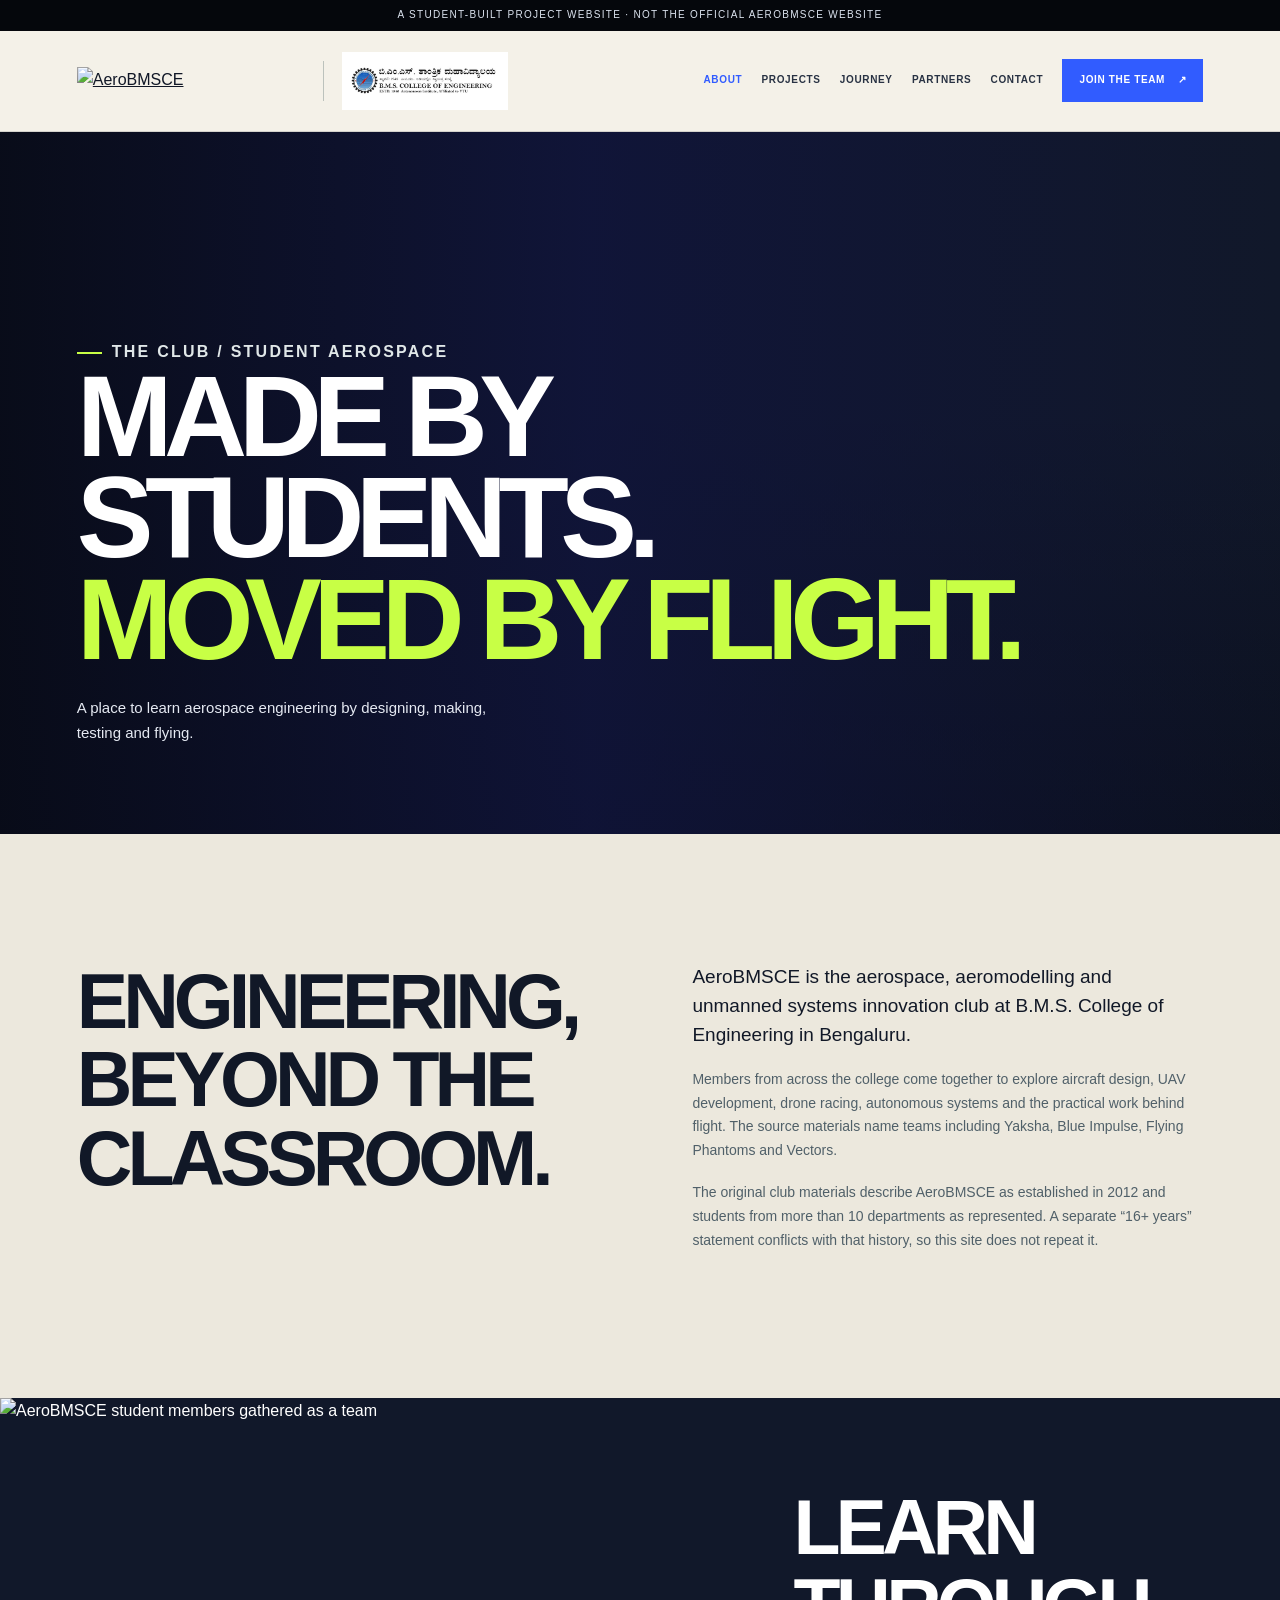
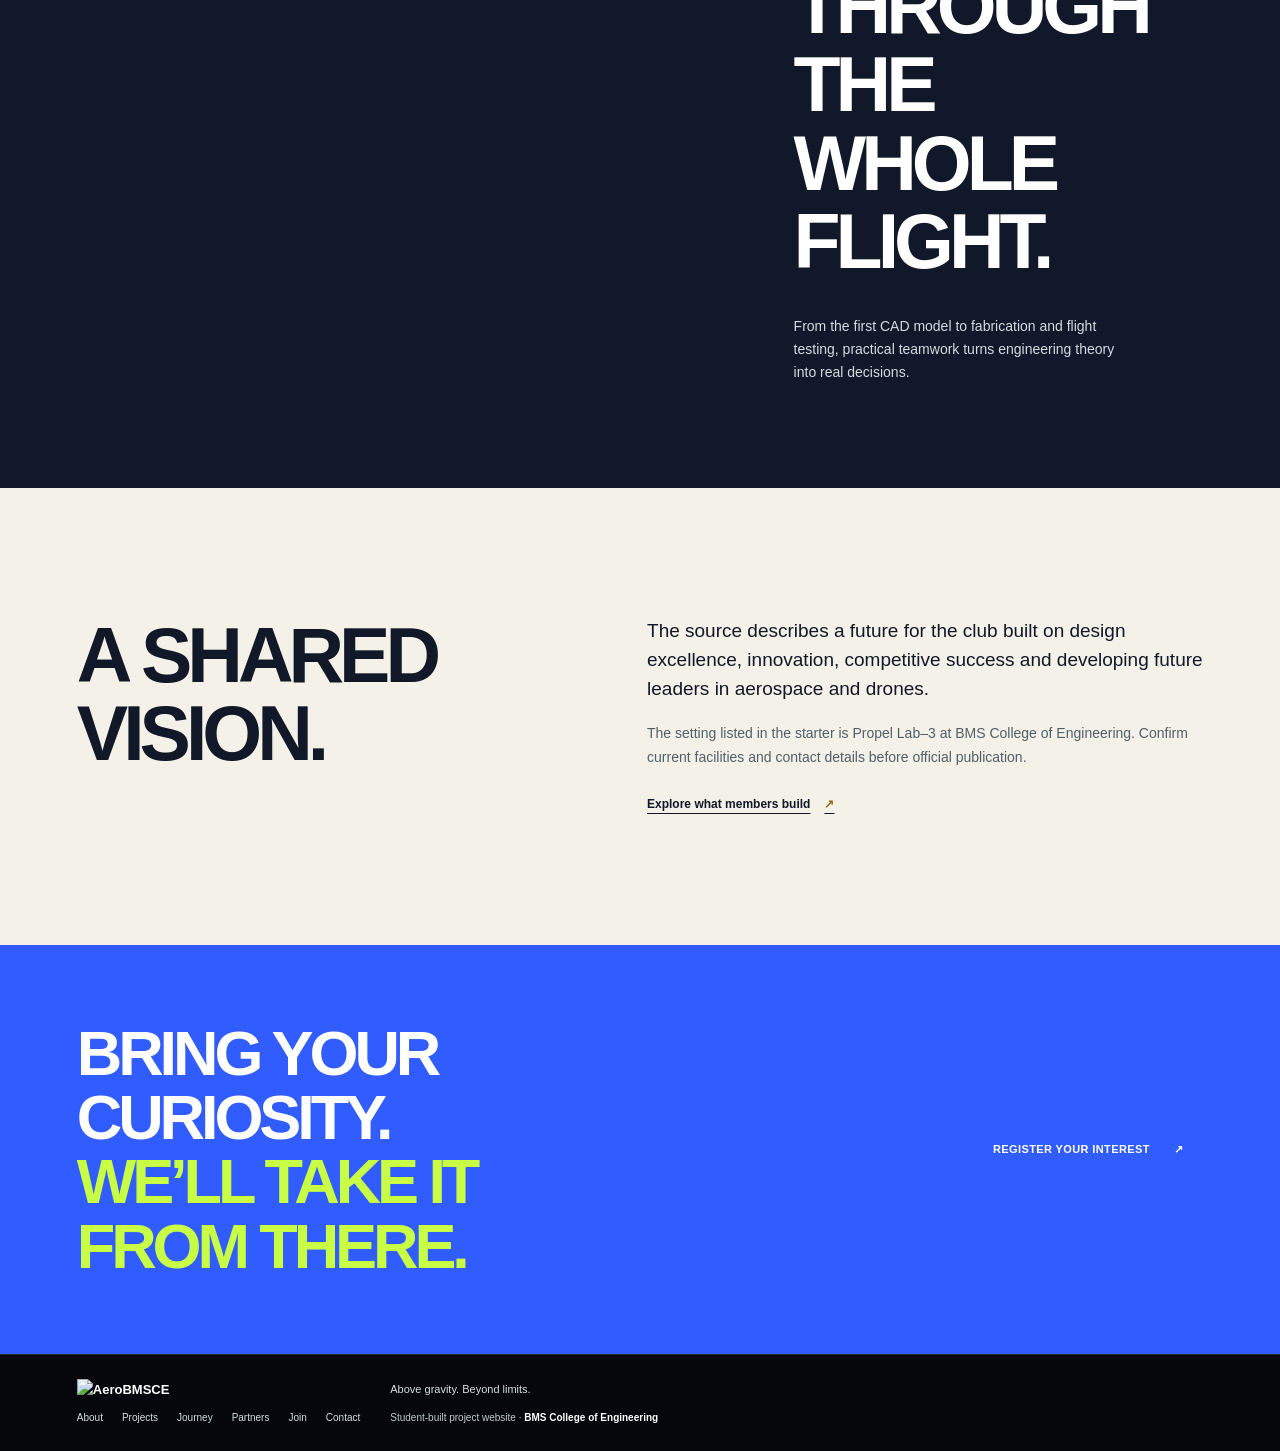
==== commit 57188631: "Adapt AeroBMSCE to the BMSCE PULSE visual style Co-authored-by: Copilot App <223556219+Copilot@users" ====
--- a/about.html
+++ b/about.html
@@ -3,11 +3,11 @@
 <head>
   <meta charset="utf-8">
   <meta name="viewport" content="width=device-width, initial-scale=1">
-  <meta name="theme-color" content="#102b3a">
+  <meta name="theme-color" content="#070a12">
   <meta name="description" content="Meet AeroBMSCE, the student aerospace and unmanned-systems club at BMS College of Engineering.">
   <title>About the club — AeroBMSCE</title>
-  <link rel="stylesheet" href="style.css">
-  <script src="script.js" defer></script>
+  <link rel="stylesheet" href="style.css?v=4">
+  <script src="script.js?v=4" defer></script>
 </head>
 <body>
   <a class="skip-link" href="#main">Skip to content</a>
@@ -20,7 +20,7 @@
   <main id="main">
     <section class="page-hero about-hero" aria-labelledby="page-title">
       <div class="page-hero-image" role="img" aria-label="AeroBMSCE student team at an aircraft competition"></div>
-      <div class="page-hero-content"><h1 id="page-title">Made by students.<br><em>Moved by flight.</em></h1><p>A place to learn aerospace engineering by designing, making, testing and flying.</p></div>
+      <div class="page-hero-content"><p class="page-hero-kicker">THE CLUB / STUDENT AEROSPACE</p><h1 id="page-title">Made by students.<br><em>Moved by flight.</em></h1><p>A place to learn aerospace engineering by designing, making, testing and flying.</p></div>
     </section>
     <section class="page-intro section-pad">
       <div class="page-title-block"><h2>Engineering, beyond the classroom.</h2></div>
--- a/style.css
+++ b/style.css
@@ -28,7 +28,6 @@
 .site-header { position: sticky; z-index: 20; top: 0; color: var(--ink); background: var(--paper); }
 .header-inner { width: min(100% - var(--gutter) * 2, 1440px); min-height: 82px; margin: auto; display: flex; align-items: center; justify-content: space-between; gap: 30px; }
 .brand { display: block; width: 220px; }
-.brand img { width: 100%; height: auto; }
 .main-nav { display: flex; align-items: center; gap: clamp(16px, 2.4vw, 34px); }
 .main-nav a { padding-block: 8px; color: #42515b; text-decoration: none; font-size: 12px; transition: color .2s ease; }
 .main-nav a:hover, .main-nav a[aria-current="location"] { color: #865f16; }
@@ -221,13 +220,13 @@
 
 /* The multi-page surface extends the established navy, paper and brass identity. */
 .site-note { padding-block: 7px; letter-spacing: .13em; }
-.header-inner { width: min(100% - var(--gutter) * 2, 1480px); min-height: 86px; }
-.brand { display: flex; align-items: center; gap: 16px; width: auto; flex: 0 0 auto; }
-.brand-home { display: block; width: 165px; flex: 0 0 auto; }
-.brand-home img { width: 100%; height: auto; }
-.brand-divider { width: 1px; height: 35px; background: #bcc2bc; }
-.college-mark { display: grid; width: 118px; height: 42px; place-items: center; }
-.college-mark img { width: 100%; height: 100%; object-fit: contain; }
+.header-inner { width: min(100% - var(--gutter) * 2, 1480px); min-height: 96px; }
+.brand { display: flex; align-items: center; gap: 18px; width: auto; min-width: 0; flex: 0 1 auto; }
+.brand-home { display: block; width: 188px; min-width: 0; flex: 0 1 188px; }
+.brand-home img { display: block; width: 100%; max-width: 100%; height: auto; }
+.brand-divider { width: 1px; height: 40px; flex: 0 0 1px; background: #bcc2bc; }
+.college-mark { display: grid; width: 140px; height: 48px; flex: 0 1 140px; place-items: center; }
+.college-mark img { display: block; width: 100%; max-width: 100%; height: 100%; object-fit: contain; }
 .main-nav { gap: clamp(13px, 1.65vw, 25px); }
 .main-nav a { font-size: 12px; }
 .main-nav a[aria-current="page"] { color: #865f16; }
@@ -238,7 +237,8 @@
 .home-hero { position: relative; display: flex; min-height: min(850px, 86svh); align-items: center; overflow: hidden; color: white; background: var(--navy); }
 .hero-photo { position: absolute; inset: 0; background: linear-gradient(90deg, rgba(7, 20, 29, .91), rgba(7, 20, 29, .66) 42%, rgba(7, 20, 29, .08)), linear-gradient(0deg, rgba(7, 20, 29, .57), transparent 42%), url("images/photo2.jpg") center 47% / cover no-repeat; }
 .hero-inner { position: relative; width: min(100% - var(--gutter) * 2, 1380px); margin: 0 auto; padding-block: 96px 138px; }
-.hero-location { margin: 0 0 28px; color: #f1d08a; font-size: 11px; letter-spacing: .14em; text-transform: uppercase; }
+.hero-location { display: flex; align-items: center; gap: 12px; margin: 0 0 28px; color: #f1d08a; font-size: 11px; letter-spacing: .14em; text-transform: uppercase; }
+.hero-location::before { width: 34px; height: 1px; flex: 0 0 34px; background: var(--gold); content: ""; }
 .home-hero h1, .page-hero h1 { max-width: 950px; margin: 0; font-family: Arial, "Helvetica Neue", sans-serif; font-size: clamp(72px, 11vw, 142px); font-weight: 600; letter-spacing: -.075em; line-height: .88; }
 .home-hero h1 em, .page-hero h1 em, .page-title-block em, .registration-aside em, .join-ribbon em { color: var(--gold); font-style: normal; }
 .hero-bottom { display: grid; grid-template-columns: minmax(240px, 390px) auto; gap: 50px; align-items: end; margin-top: 39px; }
@@ -391,10 +391,10 @@
 .site-footer small a { color: white; font-size: inherit; font-weight: 600; }
 
 @media (max-width: 1000px) {
-  .header-inner { min-height: 75px; }
-  .brand-home { width: 138px; }
-  .brand { gap: 12px; }
-  .college-mark { width: 96px; }
+  .header-inner { min-height: 84px; }
+  .brand-home { width: 154px; flex-basis: 154px; }
+  .brand { gap: 14px; }
+  .college-mark { width: 114px; height: 44px; flex-basis: 114px; }
   .menu-toggle { display: inline-flex; min-width: 86px; align-items: center; justify-content: space-between; gap: 12px; padding: 10px 11px; border: 1px solid #909b9d; color: var(--ink); background: transparent; font: inherit; font-size: 11px; cursor: pointer; }
   .menu-icon { display: grid; gap: 5px; width: 18px; }
   .menu-icon i { display: block; height: 1px; background: currentColor; transition: transform .2s ease; }
@@ -410,11 +410,11 @@
 @media (max-width: 700px) {
   :root { --gutter: 22px; scroll-padding-top: 74px; }
   .site-note { padding: 6px 10px; font-size: 7px; letter-spacing: .08em; line-height: 1.4; }
-  .header-inner { width: calc(100% - 28px); min-height: 68px; gap: 10px; }
-  .brand { gap: 8px; }
-  .brand-home { width: 113px; }
-  .brand-divider { height: 28px; }
-  .college-mark { width: 76px; height: 30px; }
+  .header-inner { width: calc(100% - 28px); min-height: 76px; gap: 10px; }
+  .brand { gap: 10px; }
+  .brand-home { width: 126px; flex-basis: 126px; }
+  .brand-divider { height: 32px; }
+  .college-mark { width: 88px; height: 34px; flex-basis: 88px; }
   .home-hero { min-height: min(800px, 88svh); align-items: flex-end; }
   .hero-photo { background-image: linear-gradient(0deg, rgba(7, 20, 29, .94), rgba(7, 20, 29, .55) 67%, rgba(7, 20, 29, .16)), url("images/photo2.jpg"); background-position: 55% center; }
   .hero-inner { padding-block: 128px 110px; }
@@ -472,8 +472,183 @@
 @media (max-width: 380px) {
   .header-inner { gap: 8px; }
   .brand { gap: 6px; }
-  .brand-home { width: 94px; }
-  .brand-divider { height: 24px; }
-  .college-mark { width: 62px; height: 27px; }
+  .brand-home { width: clamp(90px, 31vw, 110px); flex-basis: clamp(90px, 31vw, 110px); }
+  .brand-divider { height: 27px; }
+  .college-mark { width: clamp(60px, 19vw, 72px); height: 28px; flex-basis: clamp(60px, 19vw, 72px); }
   .menu-toggle { min-width: 70px; padding-inline: 8px; }
 }
+
+:root {
+  --ink: #111827;
+  --navy: #11182a;
+  --navy-deep: #070a12;
+  --paper: #ece8dd;
+  --white: #f4f1e8;
+  --muted: #566171;
+  --line: #d3d1c8;
+  --gold: #c8ff45;
+  --pulse-blue: #315cff;
+  --pulse-coral: #ff5a47;
+  color-scheme: light;
+  font-family: -apple-system, BlinkMacSystemFont, "Segoe UI", Arial, sans-serif;
+}
+
+body { color: var(--ink); background: var(--white); }
+button, input, select { font: inherit; }
+a { transition: color .2s ease, background-color .2s ease, border-color .2s ease; }
+
+.site-note { color: #dce3ef; background: #05070c; }
+.site-header { border-bottom: 1px solid #11182724; background: #f4f1e8; }
+.header-inner { min-height: 100px; }
+.brand-home { width: 228px; flex-basis: 228px; }
+.college-mark { width: 166px; height: 58px; flex-basis: 166px; }
+.college-mark img { padding: 4px 6px; background: #fff; }
+.main-nav { gap: clamp(12px, 1.5vw, 22px); }
+.main-nav a { color: #283243; font-size: 10px; font-weight: 700; letter-spacing: .065em; text-transform: uppercase; }
+.main-nav a:hover, .main-nav a[aria-current="page"] { color: var(--pulse-blue); }
+.main-nav .nav-join { padding: 12px 16px; border-color: var(--pulse-blue); color: #fff; background: var(--pulse-blue); }
+.main-nav .nav-join:hover { color: var(--ink); background: var(--gold); border-color: var(--gold); }
+.main-nav .nav-join span { color: inherit; }
+.menu-toggle { border-color: #11182755; font-size: 10px; font-weight: 700; letter-spacing: .08em; text-transform: uppercase; }
+.menu-toggle:hover { border-color: var(--pulse-blue); color: var(--pulse-blue); }
+
+.home-hero { min-height: 700px; min-height: min(850px, calc(100svh - 100px)); }
+.cinematic-hero { position: relative; isolation: isolate; background: #090d19; }
+.cinematic-stage { position: absolute; z-index: -1; inset: 0; overflow: hidden; background: #090d19; }
+.hero-frame { position: absolute; inset: 0; visibility: hidden; opacity: 0; transition: opacity .65s ease, visibility .65s ease; }
+.hero-frame::before { position: absolute; inset: 0; content: ""; background-position: center; background-size: cover; filter: saturate(.82); transform: scale(1.025); transition: transform 5s cubic-bezier(.16, 1, .3, 1); }
+.hero-frame.is-active { visibility: visible; opacity: 1; }
+.hero-frame.is-active::before { transform: scale(1); }
+.hero-frame::after { position: absolute; inset: 0; content: ""; background: linear-gradient(90deg, #080b18f2 0%, #10143bd9 42%, #11182a55 76%, #11182a2b), linear-gradient(0deg, #080b18c9, transparent 50%); }
+.hero-frame-aircraft::before { background-image: url("images/photo2.jpg"); background-position: center 48%; }
+.hero-frame-uav::before { background-image: url("images/photo6.jpg"); background-position: center 45%; }
+.hero-frame-team::before { background-image: url("images/photo5.jpg"); background-position: center 42%; }
+.home-hero::after { position: absolute; z-index: 2; right: 0; bottom: 0; left: 0; height: 2px; content: ""; background: linear-gradient(90deg, var(--pulse-coral), var(--pulse-blue), var(--gold)); }
+.hero-inner { width: min(100% - var(--gutter) * 2, 1380px); min-height: inherit; display: flex; flex-direction: column; justify-content: center; padding-block: 88px 160px; }
+.hero-location { gap: 12px; color: #e2e7f2; font-size: 10px; font-weight: 700; letter-spacing: .14em; }
+.hero-location::before { width: 31px; flex-basis: 31px; background: var(--gold); }
+.home-hero h1 { display: grid; max-width: 1050px; margin: 0; font-family: Arial, "Helvetica Neue", sans-serif; font-size: clamp(72px, 10vw, 132px); font-weight: 800; letter-spacing: -.075em; line-height: .86; text-transform: uppercase; text-wrap: balance; }
+.home-hero h1 > span { display: block; }
+.home-hero h1 em { color: var(--gold); font-style: normal; }
+.hero-bottom { grid-template-columns: minmax(240px, 390px) auto; gap: 38px; margin-top: 31px; }
+.hero-bottom > p { max-width: 43ch; color: #e3e9f2; font-size: 15px; line-height: 1.65; }
+.hero-actions { gap: 22px; }
+.button-light, .button-dark { min-height: 54px; padding-inline: 20px; font-size: 11px; font-weight: 800; letter-spacing: .035em; text-transform: uppercase; }
+.button-light { color: #fff; background: var(--pulse-blue); }
+.button-light:hover { color: var(--ink); background: var(--gold); }
+.button-dark { color: #fff; background: var(--pulse-blue); }
+.button-dark:hover { color: var(--ink); background: var(--gold); }
+.text-link { font-size: 11px; font-weight: 700; letter-spacing: .045em; text-transform: uppercase; }
+.hero-meta { position: absolute; z-index: 2; bottom: 35px; left: var(--gutter); display: grid; gap: 3px; color: #dce3ef; font-size: 9px; letter-spacing: .11em; text-transform: uppercase; }
+.hero-meta strong { color: #fff; font-size: 11px; letter-spacing: .06em; }
+.hero-pagination { position: absolute; z-index: 3; right: var(--gutter); bottom: 23px; display: flex; gap: 6px; }
+.hero-pagination button { position: relative; min-width: 106px; padding: 8px 10px 13px; display: grid; grid-template-columns: auto 1fr; gap: 3px 8px; border: 0; border-top: 1px solid #ffffff55; color: #dce3ef; background: transparent; text-align: left; cursor: pointer; }
+.hero-pagination button > span { color: var(--gold); font-size: 9px; font-weight: 700; }
+.hero-pagination button b { font-size: 9px; letter-spacing: .06em; text-transform: uppercase; }
+.hero-pagination button i { position: absolute; right: 100%; bottom: -1px; left: 0; height: 2px; background: var(--pulse-blue); transition: right .3s ease; }
+.hero-pagination button[aria-pressed="true"] { color: #fff; border-color: #fff; }
+.hero-pagination button[aria-pressed="true"] i { right: 0; background: var(--gold); }
+.hero-pagination button:hover { color: var(--gold); }
+.hero-pagination button:focus-visible { outline-color: var(--gold); }
+
+.discipline-strip { display: grid; grid-template-columns: repeat(4, minmax(0, 1fr)); color: #fff; background: #101626; }
+.discipline-strip a { min-height: 96px; padding: 18px var(--gutter); display: grid; grid-template-columns: 32px 1fr auto; gap: 12px; align-items: center; border-right: 1px solid #ffffff24; color: inherit; text-decoration: none; }
+.discipline-strip a:last-child { border-right: 0; }
+.discipline-strip a:hover { color: var(--gold); background: #18213a; }
+.discipline-symbol { color: var(--pulse-coral); font-size: 22px; line-height: 1; }
+.discipline-strip a:nth-child(even) .discipline-symbol { color: #90a8ff; }
+.discipline-strip a > span:nth-child(2) { font-size: 10px; font-weight: 800; letter-spacing: .075em; text-transform: uppercase; }
+.discipline-strip a > b { color: var(--gold); font-size: 15px; }
+
+.home-intro, .page-intro, .project-method, .timeline-section, .contact-page, .registration-section, .partner-ecosystem { background: var(--paper); }
+.home-journey, .vision-section { background: var(--white); }
+.intro-heading h2, .home-journey h2, .feature-copy h2, .page-title-block h2, .about-visual h2, .project-method h2, .partner-ecosystem h2, .contact-page h2, .registration-aside h2, .join-ribbon h2, .section-heading-row h2 { text-transform: uppercase; text-wrap: balance; }
+.intro-heading h2 em, .home-journey h2 em, .home-cta h2 em, .page-title-block h2 em { color: var(--pulse-blue); }
+.section-index { color: var(--pulse-blue); font-size: 9px; letter-spacing: .13em; }
+.feature-copy { background: #11182a; }
+.feature-copy .section-index { color: var(--gold); }
+.feature-copy h2 { color: #fff; text-transform: uppercase; }
+.feature-copy > p { color: #e0e6f1; }
+.home-cta, .join-ribbon { background: var(--pulse-blue); }
+.home-cta .section-index { color: #eff2ff; }
+.home-cta h2 em, .join-ribbon h2 em { color: var(--gold); }
+.page-hero { min-height: min(710px, 78svh); }
+.page-hero-image::after { background: linear-gradient(90deg, #080b18ec 0%, #10143bd2 46%, #11182a42 100%), linear-gradient(0deg, #080b18c2, transparent 60%); }
+.page-hero-content { padding-block: 100px 88px; }
+.page-hero-kicker { display: flex; align-items: center; gap: 10px; margin: 0 0 22px; color: #e5e9f2; font-size: 10px; font-weight: 800; letter-spacing: .14em; text-transform: uppercase; }
+.page-hero-kicker::before { width: 25px; height: 2px; content: ""; background: var(--gold); }
+.page-hero h1 { max-width: 1000px; font-size: clamp(64px, 9vw, 118px); font-weight: 800; letter-spacing: -.075em; line-height: .88; text-transform: uppercase; text-wrap: balance; }
+.page-hero h1 em { color: var(--gold); }
+.page-hero-content > p:last-child { max-width: 50ch; margin-top: 26px; color: #e5e9f2; font-size: 15px; line-height: 1.65; }
+.projects-feature { background: #101626; }
+.project-story { background: #11182a; }
+.project-story > img:first-child { filter: saturate(.82); }
+.project-story-copy h2 { text-transform: uppercase; }
+.project-story-copy .project-icon { background: var(--pulse-blue); }
+.project-story:hover > img:first-child { filter: saturate(1); }
+.timeline-item { border-color: #c2c1b8; }
+.timeline-year { color: var(--pulse-blue); }
+.timeline-item h2, .timeline-item h3 { text-transform: uppercase; }
+.timeline-disclaimer { background: var(--paper); }
+.partner-option { transition: background-color .2s ease; }
+.partner-option:hover { background: #e3e1d8; }
+.partner-option h2 { text-transform: uppercase; }
+.partner-option > img { background: var(--pulse-blue); }
+.partner-ecosystem h2 { color: var(--ink); }
+.contact-card { border-color: #b5b9c4; }
+.contact-card > p { color: var(--pulse-blue); }
+.contact-card > a:not(.arrow-link) span, .contact-card .arrow-link span { color: var(--pulse-blue); }
+.registration-aside h2 em { color: var(--pulse-blue); font-style: normal; }
+.interest-form { border-color: #c7c9c7; background: #faf9f3; box-shadow: 0 18px 45px #11182712; }
+.interest-form input:focus, .interest-form select:focus { border-color: var(--pulse-blue); outline-color: var(--pulse-blue); }
+.consent-label input { accent-color: var(--pulse-blue); }
+.site-footer { border-color: #ffffff24; background: #05070c; }
+.site-footer .footer-brand img { width: 170px; }
+.site-footer nav a:hover { color: var(--gold); }
+
+@media (max-width: 1000px) {
+  .header-inner { min-height: 88px; }
+  .brand-home { width: 174px; flex-basis: 174px; }
+  .college-mark { width: 128px; height: 50px; flex-basis: 128px; }
+  .home-hero { min-height: min(810px, calc(100svh - 88px)); }
+  .hero-inner { padding-block: 80px 150px; }
+}
+
+@media (max-width: 700px) {
+  .header-inner { min-height: 78px; }
+  .brand-home { width: 138px; flex-basis: 138px; }
+  .college-mark { width: 98px; height: 40px; flex-basis: 98px; }
+  .menu-toggle { border-color: #11182755; }
+  .home-hero { min-height: min(800px, calc(100svh - 78px)); }
+  .hero-frame::after { background: linear-gradient(0deg, #080b18f0 0%, #10143bbf 52%, #11182a5c 100%), linear-gradient(90deg, #080b184d, transparent); }
+  .hero-inner { padding-block: 90px 190px; }
+  .hero-location { margin-bottom: 20px; font-size: 9px; }
+  .home-hero h1 { max-width: 100%; font-size: clamp(42px, 11.2vw, 82px); line-height: .9; }
+  .hero-bottom { grid-template-columns: 1fr; gap: 20px; margin-top: 23px; }
+  .hero-bottom > p { max-width: 40ch; font-size: 14px; }
+  .hero-actions { flex-direction: row; flex-wrap: wrap; gap: 16px; }
+  .hero-meta { bottom: 86px; font-size: 8px; }
+  .hero-pagination { right: var(--gutter); bottom: 16px; left: var(--gutter); justify-content: space-between; gap: 4px; }
+  .hero-pagination button { min-width: 0; flex: 1 1 0; padding-inline: 6px; }
+  .hero-pagination button b { font-size: 8px; }
+  .discipline-strip { grid-template-columns: repeat(2, minmax(0, 1fr)); }
+  .discipline-strip a { min-height: 78px; padding-inline: 16px; border-bottom: 1px solid #ffffff24; }
+  .discipline-strip a:nth-child(2) { border-right: 0; }
+  .discipline-strip a:nth-child(n + 3) { border-bottom: 0; }
+  .page-hero { min-height: min(690px, 78svh); }
+  .page-hero-content { padding-block: 82px 67px; }
+  .page-hero-kicker { margin-bottom: 18px; font-size: 9px; }
+  .page-hero h1 { font-size: clamp(52px, 11vw, 78px); line-height: .9; }
+  .page-hero-content > p:last-child { margin-top: 20px; font-size: 14px; }
+  .site-footer .footer-brand img { width: 155px; }
+}
+
+@media (max-width: 380px) {
+  .header-inner { gap: 6px; }
+  .brand-home { width: clamp(92px, 31vw, 108px); flex-basis: clamp(92px, 31vw, 108px); }
+  .college-mark { width: clamp(60px, 22vw, 75px); height: 31px; flex-basis: clamp(60px, 22vw, 75px); }
+  .brand { gap: 5px; }
+  .menu-toggle { min-width: 66px; padding-inline: 7px; }
+  .hero-inner { padding-bottom: 195px; }
+  .hero-pagination button b { font-size: 7px; letter-spacing: .02em; }
+}
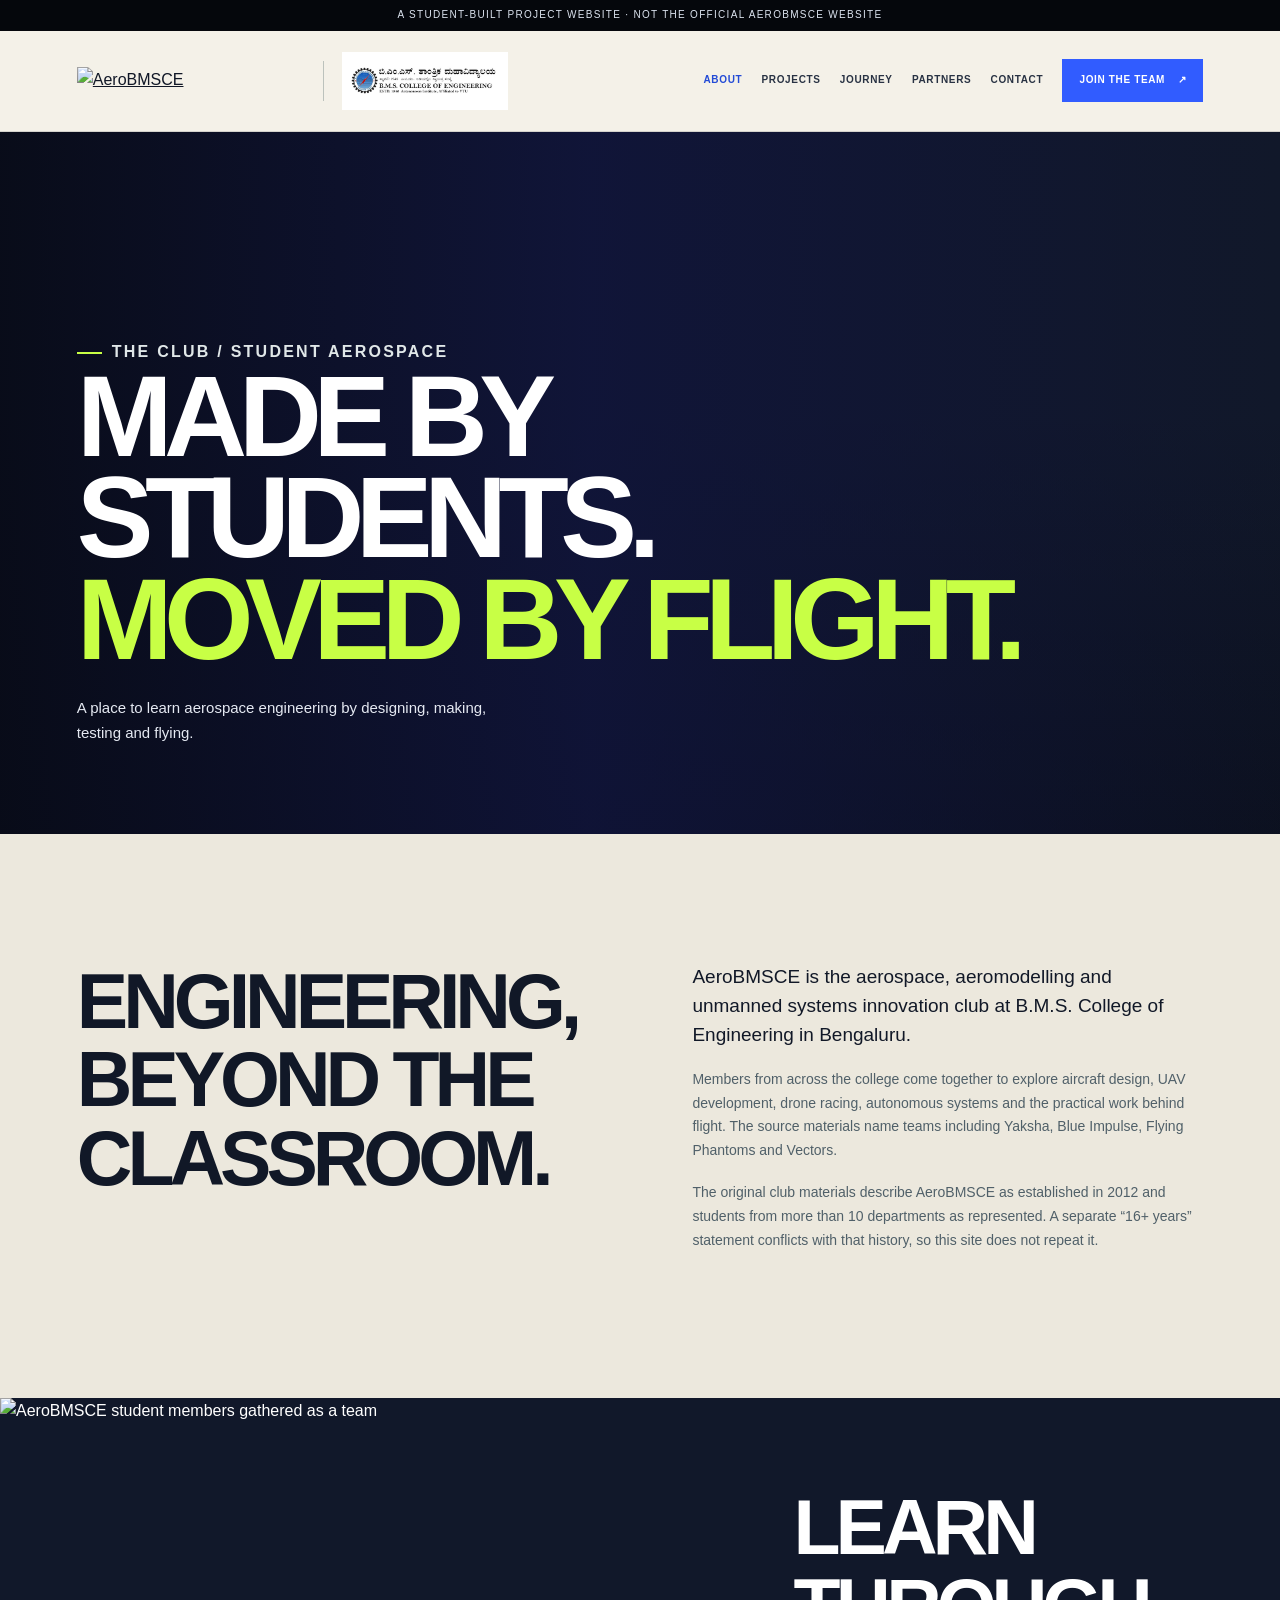
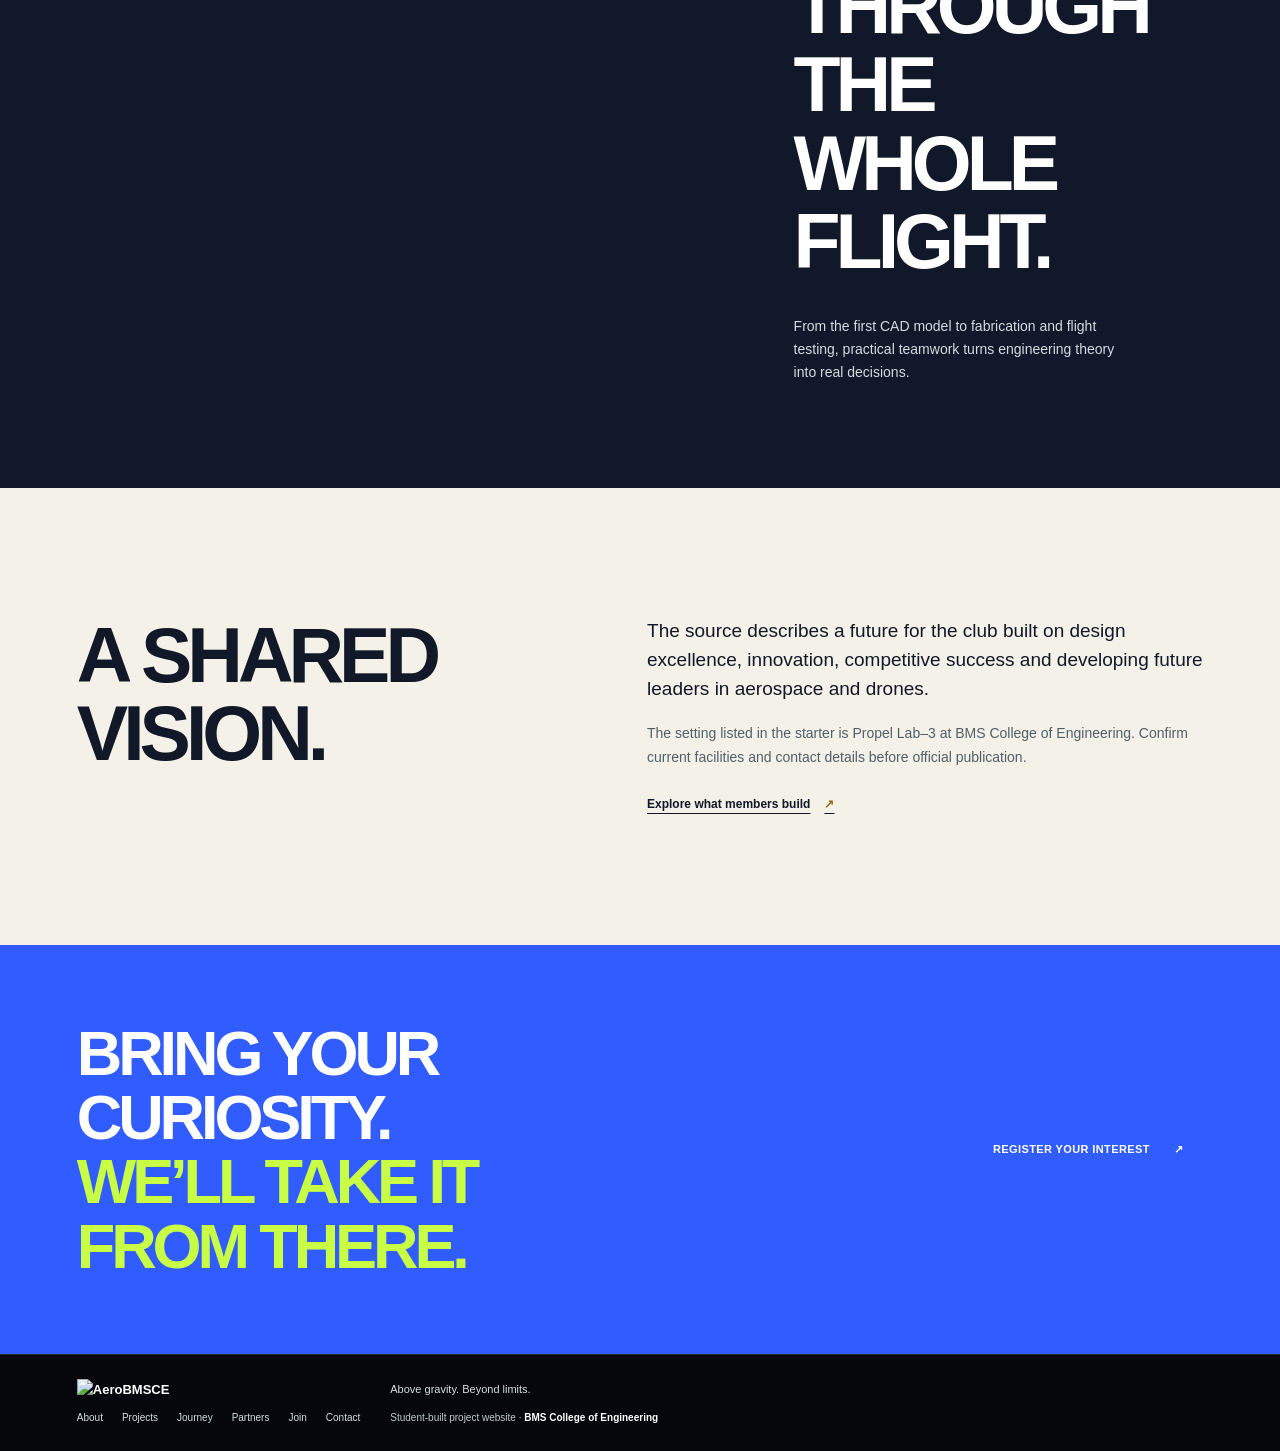
==== commit ba26a2f3: "Improve AeroBMSCE contrast and responsive fixes Co-authored-by: Copilot App <223556219+Copilot@users" ====
--- a/about.html
+++ b/about.html
@@ -6,7 +6,7 @@
   <meta name="theme-color" content="#070a12">
   <meta name="description" content="Meet AeroBMSCE, the student aerospace and unmanned-systems club at BMS College of Engineering.">
   <title>About the club — AeroBMSCE</title>
-  <link rel="stylesheet" href="style.css?v=4">
+  <link rel="stylesheet" href="style.css?v=5">
   <script src="script.js?v=4" defer></script>
 </head>
 <body>
--- a/style.css
+++ b/style.css
@@ -19,7 +19,7 @@
 body { margin: 0; color: var(--ink); background: var(--white); font-size: 16px; line-height: 1.65; }
 img { display: block; max-width: 100%; }
 a { color: inherit; }
-a:focus-visible, button:focus-visible { outline: 3px solid var(--gold); outline-offset: 4px; }
+a:focus-visible, button:focus-visible { outline: 3px solid var(--focus-ring, var(--gold)); outline-offset: 4px; }
 .section-pad { padding: clamp(82px, 10vw, 138px) var(--gutter); }
 .site-note { padding: 6px var(--gutter); color: #d1dce1; background: #091923; text-align: center; font-size: 10px; letter-spacing: .12em; text-transform: uppercase; }
 .skip-link { position: fixed; z-index: 50; top: 8px; left: 8px; padding: 10px 14px; color: var(--navy); background: white; transform: translateY(-160%); }
@@ -488,6 +488,7 @@
   --line: #d3d1c8;
   --gold: #c8ff45;
   --pulse-blue: #315cff;
+  --focus-ring: #234bd6;
   --pulse-coral: #ff5a47;
   color-scheme: light;
   font-family: -apple-system, BlinkMacSystemFont, "Segoe UI", Arial, sans-serif;
@@ -505,12 +506,12 @@
 .college-mark img { padding: 4px 6px; background: #fff; }
 .main-nav { gap: clamp(12px, 1.5vw, 22px); }
 .main-nav a { color: #283243; font-size: 10px; font-weight: 700; letter-spacing: .065em; text-transform: uppercase; }
-.main-nav a:hover, .main-nav a[aria-current="page"] { color: var(--pulse-blue); }
+.main-nav a:hover, .main-nav a[aria-current="page"] { color: var(--focus-ring); }
 .main-nav .nav-join { padding: 12px 16px; border-color: var(--pulse-blue); color: #fff; background: var(--pulse-blue); }
 .main-nav .nav-join:hover { color: var(--ink); background: var(--gold); border-color: var(--gold); }
 .main-nav .nav-join span { color: inherit; }
 .menu-toggle { border-color: #11182755; font-size: 10px; font-weight: 700; letter-spacing: .08em; text-transform: uppercase; }
-.menu-toggle:hover { border-color: var(--pulse-blue); color: var(--pulse-blue); }
+.menu-toggle:hover { border-color: var(--focus-ring); color: var(--focus-ring); }
 
 .home-hero { min-height: 700px; min-height: min(850px, calc(100svh - 100px)); }
 .cinematic-hero { position: relative; isolation: isolate; background: #090d19; }
@@ -563,8 +564,8 @@
 .home-intro, .page-intro, .project-method, .timeline-section, .contact-page, .registration-section, .partner-ecosystem { background: var(--paper); }
 .home-journey, .vision-section { background: var(--white); }
 .intro-heading h2, .home-journey h2, .feature-copy h2, .page-title-block h2, .about-visual h2, .project-method h2, .partner-ecosystem h2, .contact-page h2, .registration-aside h2, .join-ribbon h2, .section-heading-row h2 { text-transform: uppercase; text-wrap: balance; }
-.intro-heading h2 em, .home-journey h2 em, .home-cta h2 em, .page-title-block h2 em { color: var(--pulse-blue); }
-.section-index { color: var(--pulse-blue); font-size: 9px; letter-spacing: .13em; }
+.intro-heading h2 em, .home-journey h2 em, .home-cta h2 em, .page-title-block h2 em { color: var(--focus-ring); }
+.section-index { color: var(--focus-ring); font-size: 9px; letter-spacing: .13em; }
 .feature-copy { background: #11182a; }
 .feature-copy .section-index { color: var(--gold); }
 .feature-copy h2 { color: #fff; text-transform: uppercase; }
@@ -587,7 +588,7 @@
 .project-story-copy .project-icon { background: var(--pulse-blue); }
 .project-story:hover > img:first-child { filter: saturate(1); }
 .timeline-item { border-color: #c2c1b8; }
-.timeline-year { color: var(--pulse-blue); }
+.timeline-year { color: var(--focus-ring); }
 .timeline-item h2, .timeline-item h3 { text-transform: uppercase; }
 .timeline-disclaimer { background: var(--paper); }
 .partner-option { transition: background-color .2s ease; }
@@ -596,9 +597,9 @@
 .partner-option > img { background: var(--pulse-blue); }
 .partner-ecosystem h2 { color: var(--ink); }
 .contact-card { border-color: #b5b9c4; }
-.contact-card > p { color: var(--pulse-blue); }
-.contact-card > a:not(.arrow-link) span, .contact-card .arrow-link span { color: var(--pulse-blue); }
-.registration-aside h2 em { color: var(--pulse-blue); font-style: normal; }
+.contact-card > p { color: var(--focus-ring); }
+.contact-card > a:not(.arrow-link) span, .contact-card .arrow-link span { color: var(--focus-ring); }
+.registration-aside h2 em { color: var(--focus-ring); font-style: normal; }
 .interest-form { border-color: #c7c9c7; background: #faf9f3; box-shadow: 0 18px 45px #11182712; }
 .interest-form input:focus, .interest-form select:focus { border-color: var(--pulse-blue); outline-color: var(--pulse-blue); }
 .consent-label input { accent-color: var(--pulse-blue); }
